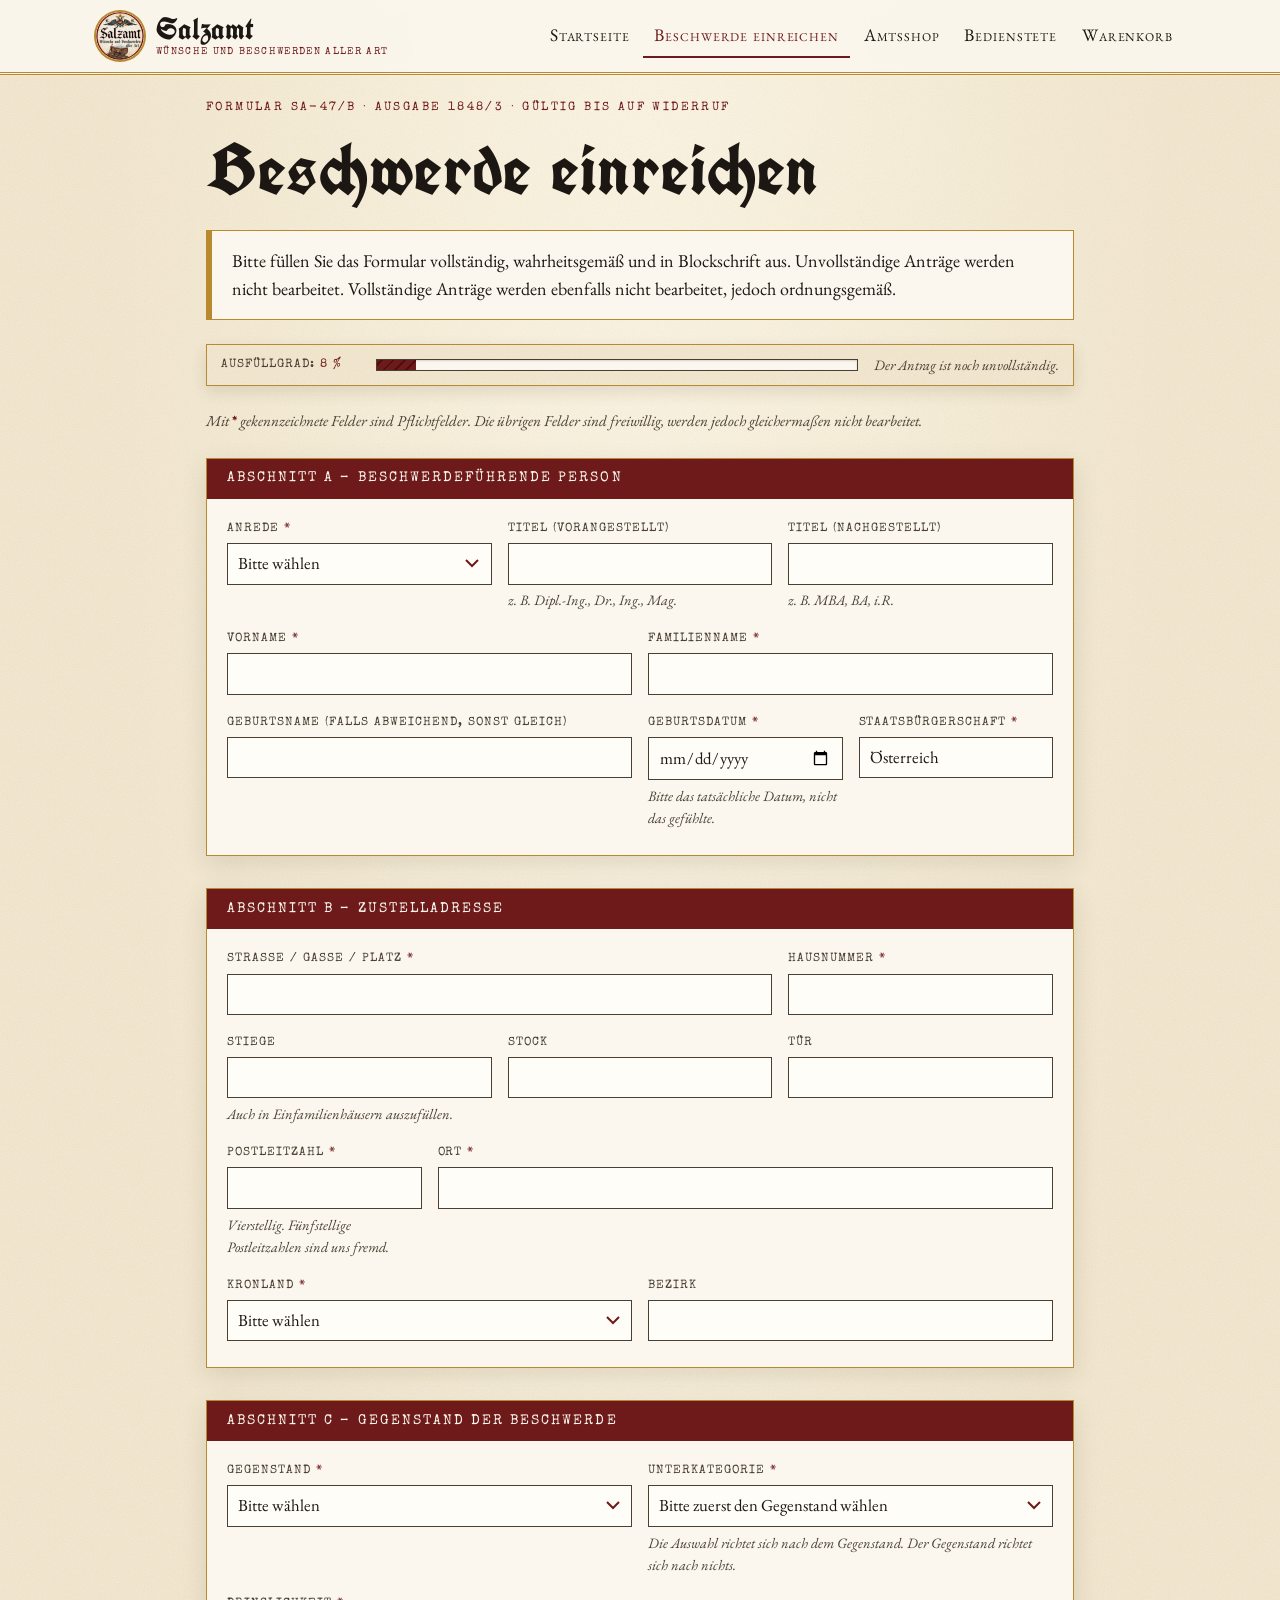
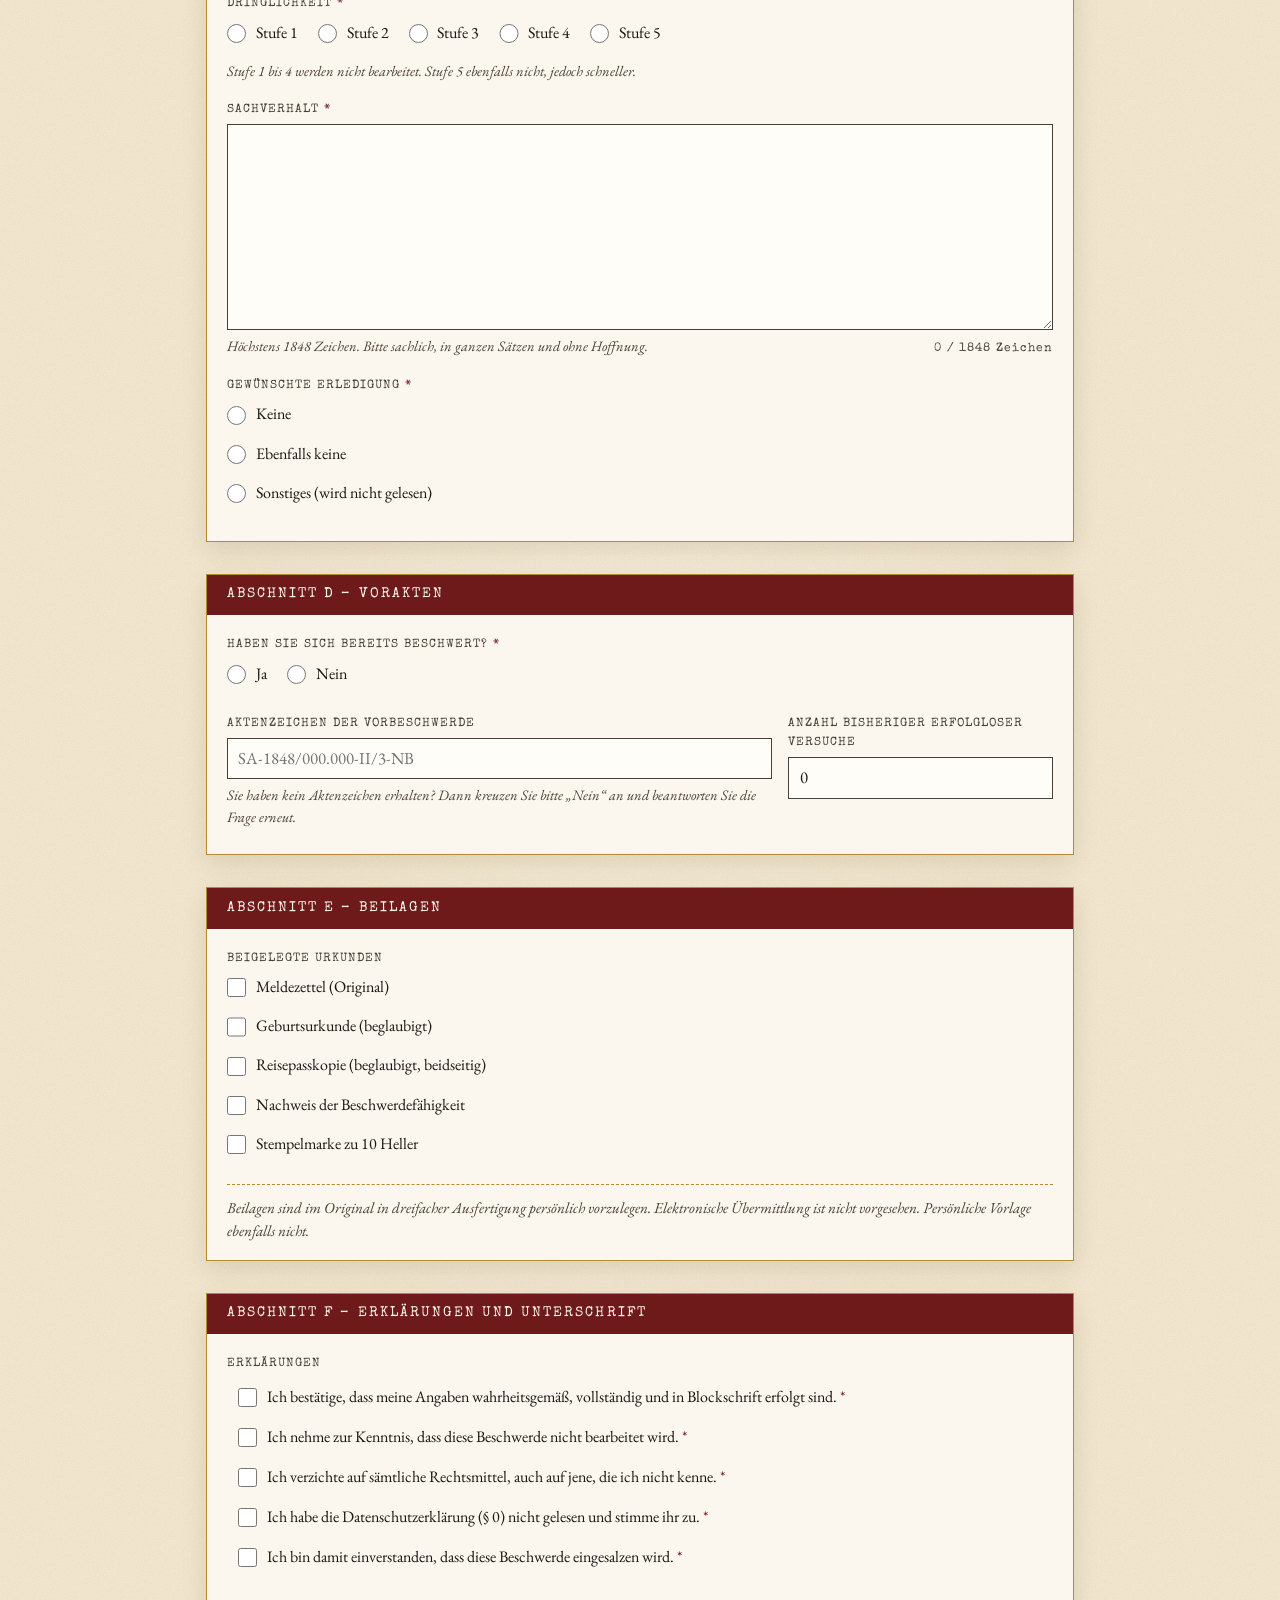
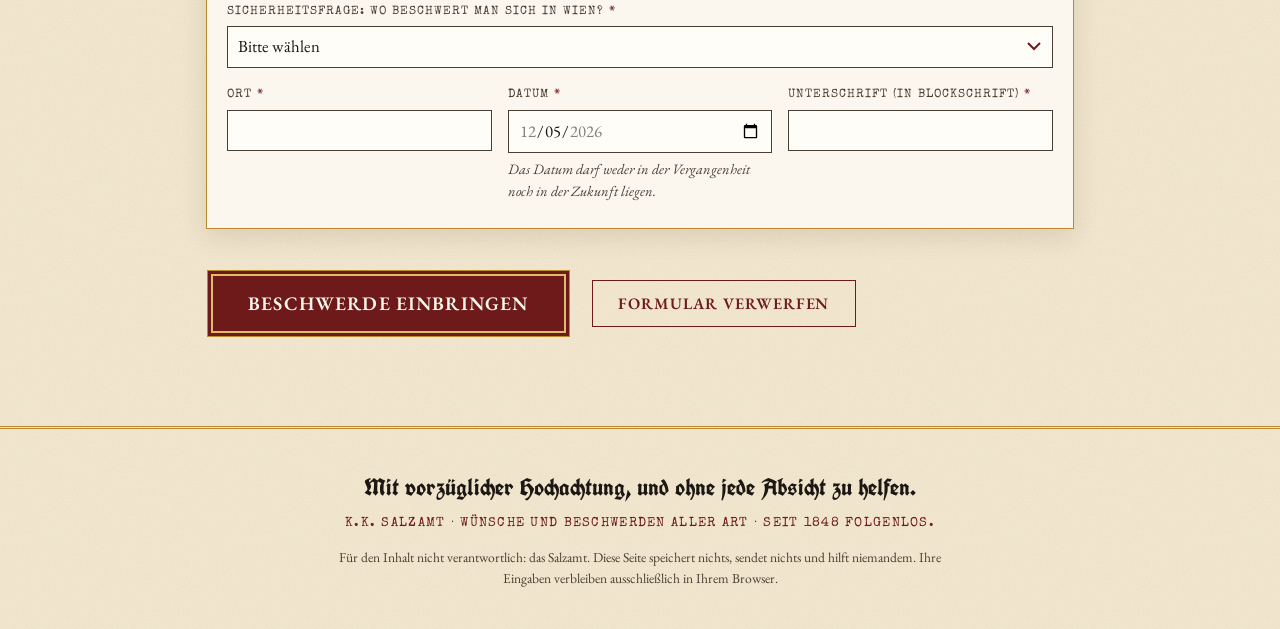
==== beschwerde.html @ 77bfc2f7 "WP2: add the complaint form with trash-can sequence beschwerde.html implements Formular SA-47/B (sec" ====
<!doctype html>
<html lang="de-AT">
  <head>
    <meta charset="utf-8" />
    <meta name="viewport" content="width=device-width, initial-scale=1" />
    <title>Beschwerde einreichen · Salzamt</title>
    <meta
      name="description"
      content="Formular SA-47/B: Reichen Sie Ihre Beschwerde beim Salzamt ein. Sie wird ordnungsgemäß entgegengenommen, geprüft, für nicht zuständig befunden, abgelegt und eingesalzen."
    />
    <meta property="og:title" content="Beschwerde einreichen · Salzamt" />
    <meta
      property="og:description"
      content="Formular SA-47/B: Reichen Sie Ihre Beschwerde beim Salzamt ein. Sie wird ordnungsgemäß entgegengenommen, geprüft, für nicht zuständig befunden, abgelegt und eingesalzen."
    />
    <meta
      property="og:image"
      content="https://salzamt.vip/assets/img/oval-600.jpg"
    />
    <link rel="icon" href="assets/img/badge-96.png" type="image/png" />
    <link rel="stylesheet" href="assets/style.css" />
    <link rel="stylesheet" href="assets/complaint.css" />
  </head>
  <body class="page-complaint">
    <a class="skip-link" href="#main">Zum Inhalt</a>
    <header class="site-header">
      <div class="container site-header__inner">
        <a class="brand" href="index.html">
          <img
            src="assets/img/badge-96.png"
            width="48"
            height="48"
            alt="Amtssiegel des Salzamtes"
          />
          <span class="brand__text">
            <span class="brand__wordmark">Salzamt</span>
            <span class="brand__sub">Wünsche und Beschwerden aller Art</span>
          </span>
        </a>
        <button
          class="nav-toggle"
          type="button"
          aria-expanded="false"
          aria-controls="main-nav"
        >
          Menü
        </button>
        <nav id="main-nav" class="main-nav" aria-label="Hauptnavigation">
          <ul>
            <li><a href="index.html">Startseite</a></li>
            <li><a href="beschwerde.html">Beschwerde einreichen</a></li>
            <li><a href="shop.html">Amtsshop</a></li>
            <li><a href="team.html">Bedienstete</a></li>
            <li>
              <a href="kassa.html" class="cart-link"
                >Warenkorb <span class="cart-badge" data-cart-count>0</span></a
              >
            </li>
          </ul>
        </nav>
      </div>
    </header>

    <main id="main">
      <section class="section section--tight complaint">
        <div class="container complaint__inner">
          <div class="complaint-intro" id="complaint-intro">
            <p class="eyebrow">
              Formular SA-47/B · Ausgabe 1848/3 · Gültig bis auf Widerruf
            </p>
            <h1>Beschwerde einreichen</h1>
            <div class="notice" id="complaint-preamble">
              <p>
                Bitte füllen Sie das Formular vollständig, wahrheitsgemäß und in
                Blockschrift aus. Unvollständige Anträge werden nicht
                bearbeitet. Vollständige Anträge werden ebenfalls nicht
                bearbeitet, jedoch ordnungsgemäß.
              </p>
            </div>
          </div>

          <div class="complaint-progress" id="complaint-progress">
            <span class="complaint-progress__label"
              >Ausfüllgrad:
              <strong class="complaint-progress__value" data-progress-value
                >0 %</strong
              ></span
            >
            <div
              class="complaint-progress__track"
              role="progressbar"
              aria-label="Ausfüllgrad des Formulars"
              aria-valuemin="0"
              aria-valuemax="100"
              aria-valuenow="0"
              data-progress-track
            >
              <div class="complaint-progress__bar" data-progress-bar></div>
            </div>
            <span class="complaint-progress__note" data-progress-note
              >Der Antrag ist unvollständig.</span
            >
          </div>

          <form
            id="complaint-form"
            class="complaint-form"
            novalidate
            autocomplete="off"
            aria-describedby="complaint-required-note"
          >
            <p class="complaint-required-note" id="complaint-required-note">
              Mit <span class="complaint-required-mark">*</span> gekennzeichnete
              Felder sind Pflichtfelder. Die übrigen Felder sind freiwillig,
              werden jedoch gleichermaßen nicht bearbeitet.
            </p>

            <!-- Abschnitt A -->
            <fieldset class="form-section" data-section="A">
              <legend class="form-section__title">
                Abschnitt A – Beschwerdeführende Person
              </legend>
              <div class="form-section__body">
                <div class="complaint-grid">
                  <div class="field field--required complaint-col-4">
                    <label class="field__label" for="salutation">Anrede</label>
                    <select id="salutation" name="salutation" required>
                      <option value="">Bitte wählen</option>
                      <option value="Herr">Herr</option>
                      <option value="Frau">Frau</option>
                      <option value="Hofrat">Hofrat</option>
                      <option value="Hofrätin">Hofrätin</option>
                      <option value="Kommerzialrat">Kommerzialrat</option>
                      <option value="Kommerzialrätin">Kommerzialrätin</option>
                      <option value="Magister">Magister</option>
                      <option value="Magistra">Magistra</option>
                      <option value="Durchlaucht">Durchlaucht</option>
                      <option value="Sonstiges (bitte nicht angeben)">
                        Sonstiges (bitte nicht angeben)
                      </option>
                    </select>
                  </div>
                  <div class="field complaint-col-4 complaint-col-sm-6">
                    <label class="field__label" for="title-before"
                      >Titel (vorangestellt)</label
                    >
                    <input
                      id="title-before"
                      name="title-before"
                      type="text"
                      aria-describedby="title-before-hint"
                    />
                    <span class="field__hint" id="title-before-hint"
                      >z. B. Dipl.-Ing., Dr., Ing., Mag.</span
                    >
                  </div>
                  <div class="field complaint-col-4 complaint-col-sm-6">
                    <label class="field__label" for="title-after"
                      >Titel (nachgestellt)</label
                    >
                    <input
                      id="title-after"
                      name="title-after"
                      type="text"
                      aria-describedby="title-after-hint"
                    />
                    <span class="field__hint" id="title-after-hint"
                      >z. B. MBA, BA, i.R.</span
                    >
                  </div>
                  <div class="field field--required complaint-col-6">
                    <label class="field__label" for="given-name">Vorname</label>
                    <input
                      id="given-name"
                      name="given-name"
                      type="text"
                      required
                    />
                  </div>
                  <div class="field field--required complaint-col-6">
                    <label class="field__label" for="family-name"
                      >Familienname</label
                    >
                    <input
                      id="family-name"
                      name="family-name"
                      type="text"
                      required
                    />
                  </div>
                  <div class="field complaint-col-6">
                    <label class="field__label" for="birth-name"
                      >Geburtsname (falls abweichend, sonst gleich)</label
                    >
                    <input id="birth-name" name="birth-name" type="text" />
                  </div>
                  <div
                    class="field field--required complaint-col-3 complaint-col-sm-6"
                  >
                    <label class="field__label" for="birth-date"
                      >Geburtsdatum</label
                    >
                    <input
                      id="birth-date"
                      name="birth-date"
                      type="date"
                      required
                      aria-describedby="birth-date-hint"
                    />
                    <span class="field__hint" id="birth-date-hint"
                      >Bitte das tatsächliche Datum, nicht das gefühlte.</span
                    >
                  </div>
                  <div
                    class="field field--required complaint-col-3 complaint-col-sm-6"
                  >
                    <label class="field__label" for="citizenship"
                      >Staatsbürgerschaft</label
                    >
                    <input
                      id="citizenship"
                      name="citizenship"
                      type="text"
                      value="Österreich"
                      required
                    />
                  </div>
                </div>
              </div>
            </fieldset>

            <!-- Abschnitt B -->
            <fieldset class="form-section" data-section="B">
              <legend class="form-section__title">
                Abschnitt B – Zustelladresse
              </legend>
              <div class="form-section__body">
                <div class="complaint-grid">
                  <div class="field field--required complaint-col-8">
                    <label class="field__label" for="street"
                      >Straße / Gasse / Platz</label
                    >
                    <input id="street" name="street" type="text" required />
                  </div>
                  <div class="field field--required complaint-col-4">
                    <label class="field__label" for="street-number"
                      >Hausnummer</label
                    >
                    <input
                      id="street-number"
                      name="street-number"
                      type="text"
                      required
                    />
                  </div>
                  <div class="field complaint-col-4 complaint-col-sm-4">
                    <label class="field__label" for="stair">Stiege</label>
                    <input
                      id="stair"
                      name="stair"
                      type="text"
                      aria-describedby="stair-hint"
                    />
                    <span class="field__hint" id="stair-hint"
                      >Auch in Einfamilienhäusern auszufüllen.</span
                    >
                  </div>
                  <div class="field complaint-col-4 complaint-col-sm-4">
                    <label class="field__label" for="floor">Stock</label>
                    <input id="floor" name="floor" type="text" />
                  </div>
                  <div class="field complaint-col-4 complaint-col-sm-4">
                    <label class="field__label" for="door">Tür</label>
                    <input id="door" name="door" type="text" />
                  </div>
                  <div
                    class="field field--required complaint-col-3 complaint-col-sm-6"
                  >
                    <label class="field__label" for="postal-code"
                      >Postleitzahl</label
                    >
                    <input
                      id="postal-code"
                      name="postal-code"
                      type="text"
                      inputmode="numeric"
                      pattern="[0-9]{4}"
                      maxlength="4"
                      required
                      aria-describedby="postal-code-hint"
                    />
                    <span class="field__hint" id="postal-code-hint"
                      >Vierstellig. Fünfstellige Postleitzahlen sind uns
                      fremd.</span
                    >
                  </div>
                  <div
                    class="field field--required complaint-col-9 complaint-col-sm-6"
                  >
                    <label class="field__label" for="city">Ort</label>
                    <input id="city" name="city" type="text" required />
                  </div>
                  <div class="field field--required complaint-col-6">
                    <label class="field__label" for="crown-land"
                      >Kronland</label
                    >
                    <select id="crown-land" name="crown-land" required>
                      <option value="">Bitte wählen</option>
                      <option value="Wien">Wien</option>
                      <option value="Niederösterreich">Niederösterreich</option>
                      <option value="Oberösterreich">Oberösterreich</option>
                      <option value="Salzburg">Salzburg</option>
                      <option value="Steiermark">Steiermark</option>
                      <option value="Kärnten">Kärnten</option>
                      <option value="Tirol">Tirol</option>
                      <option value="Vorarlberg">Vorarlberg</option>
                      <option value="Burgenland">Burgenland</option>
                      <option value="Kronland Salzburg (historisch)">
                        Kronland Salzburg (historisch)
                      </option>
                      <option value="Ausland (nicht zuständig)">
                        Ausland (nicht zuständig)
                      </option>
                    </select>
                  </div>
                  <div class="field complaint-col-6">
                    <label class="field__label" for="district">Bezirk</label>
                    <input id="district" name="district" type="text" />
                  </div>
                </div>
              </div>
            </fieldset>

            <!-- Abschnitt C -->
            <fieldset class="form-section" data-section="C">
              <legend class="form-section__title">
                Abschnitt C – Gegenstand der Beschwerde
              </legend>
              <div class="form-section__body">
                <div class="complaint-grid">
                  <div class="field field--required complaint-col-6">
                    <label class="field__label" for="complaint-category"
                      >Gegenstand</label
                    >
                    <select
                      id="complaint-category"
                      name="complaint-category"
                      required
                    >
                      <option value="">Bitte wählen</option>
                      <option value="Lärm">Lärm</option>
                      <option value="Nachbarn">Nachbarn</option>
                      <option value="Wetter">Wetter</option>
                      <option value="Amtswege">Amtswege</option>
                      <option value="Gebühren">Gebühren</option>
                      <option value="Das Salzamt selbst">
                        Das Salzamt selbst
                      </option>
                      <option value="Sonstiges">Sonstiges</option>
                    </select>
                  </div>
                  <div class="field field--required complaint-col-6">
                    <label class="field__label" for="complaint-subcategory"
                      >Unterkategorie</label
                    >
                    <select
                      id="complaint-subcategory"
                      name="complaint-subcategory"
                      required
                      aria-describedby="complaint-subcategory-hint"
                    >
                      <option value="">
                        Bitte zuerst den Gegenstand wählen
                      </option>
                    </select>
                    <span class="field__hint" id="complaint-subcategory-hint"
                      >Die Auswahl richtet sich nach dem Gegenstand. Der
                      Gegenstand richtet sich nach nichts.</span
                    >
                  </div>
                </div>

                <fieldset class="field field--required complaint-group">
                  <legend class="field__label">Dringlichkeit</legend>
                  <div
                    class="radio-group radio-group--inline"
                    aria-describedby="urgency-hint"
                  >
                    <label class="check" for="urgency-1"
                      ><input
                        id="urgency-1"
                        type="radio"
                        name="urgency"
                        value="1"
                      />
                      Stufe 1</label
                    >
                    <label class="check" for="urgency-2"
                      ><input
                        id="urgency-2"
                        type="radio"
                        name="urgency"
                        value="2"
                      />
                      Stufe 2</label
                    >
                    <label class="check" for="urgency-3"
                      ><input
                        id="urgency-3"
                        type="radio"
                        name="urgency"
                        value="3"
                      />
                      Stufe 3</label
                    >
                    <label class="check" for="urgency-4"
                      ><input
                        id="urgency-4"
                        type="radio"
                        name="urgency"
                        value="4"
                      />
                      Stufe 4</label
                    >
                    <label class="check" for="urgency-5"
                      ><input
                        id="urgency-5"
                        type="radio"
                        name="urgency"
                        value="5"
                      />
                      Stufe 5</label
                    >
                  </div>
                  <span class="field__hint" id="urgency-hint"
                    >Stufe 1 bis 4 werden nicht bearbeitet. Stufe 5 ebenfalls
                    nicht, jedoch schneller.</span
                  >
                </fieldset>

                <div class="field field--required">
                  <label class="field__label" for="complaint-text"
                    >Sachverhalt</label
                  >
                  <textarea
                    id="complaint-text"
                    name="complaint-text"
                    rows="8"
                    maxlength="1848"
                    required
                    aria-describedby="complaint-text-hint complaint-text-counter"
                  ></textarea>
                  <div class="complaint-textarea-foot">
                    <span class="field__hint" id="complaint-text-hint"
                      >Höchstens 1848 Zeichen. Bitte sachlich, in ganzen Sätzen
                      und ohne Hoffnung.</span
                    >
                    <span
                      class="complaint-counter"
                      id="complaint-text-counter"
                      aria-live="polite"
                      >0 / 1848 Zeichen</span
                    >
                  </div>
                </div>

                <fieldset class="field field--required complaint-group">
                  <legend class="field__label">Gewünschte Erledigung</legend>
                  <div class="radio-group">
                    <label class="check" for="desired-outcome-none"
                      ><input
                        id="desired-outcome-none"
                        type="radio"
                        name="desired-outcome"
                        value="none"
                      />
                      Keine</label
                    >
                    <label class="check" for="desired-outcome-none-either"
                      ><input
                        id="desired-outcome-none-either"
                        type="radio"
                        name="desired-outcome"
                        value="none-either"
                      />
                      Ebenfalls keine</label
                    >
                    <label class="check" for="desired-outcome-other"
                      ><input
                        id="desired-outcome-other"
                        type="radio"
                        name="desired-outcome"
                        value="other"
                      />
                      Sonstiges (wird nicht gelesen)</label
                    >
                  </div>
                </fieldset>
              </div>
            </fieldset>

            <!-- Abschnitt D -->
            <fieldset class="form-section" data-section="D">
              <legend class="form-section__title">
                Abschnitt D – Vorakten
              </legend>
              <div class="form-section__body">
                <fieldset class="field field--required complaint-group">
                  <legend class="field__label">
                    Haben Sie sich bereits beschwert?
                  </legend>
                  <div class="radio-group radio-group--inline">
                    <label class="check" for="previous-complaint-yes"
                      ><input
                        id="previous-complaint-yes"
                        type="radio"
                        name="previous-complaint"
                        value="Ja"
                      />
                      Ja</label
                    >
                    <label class="check" for="previous-complaint-no"
                      ><input
                        id="previous-complaint-no"
                        type="radio"
                        name="previous-complaint"
                        value="Nein"
                      />
                      Nein</label
                    >
                  </div>
                </fieldset>
                <div class="complaint-grid">
                  <div class="field complaint-col-8" data-required-if-previous>
                    <label class="field__label" for="previous-case-number"
                      >Aktenzeichen der Vorbeschwerde</label
                    >
                    <input
                      id="previous-case-number"
                      name="previous-case-number"
                      type="text"
                      placeholder="SA-1848/000.000-II/3-NB"
                      aria-describedby="previous-case-number-hint"
                    />
                    <span class="field__hint" id="previous-case-number-hint"
                      >Sie haben kein Aktenzeichen erhalten? Dann kreuzen Sie
                      bitte „Nein“ an und beantworten Sie die Frage
                      erneut.</span
                    >
                  </div>
                  <div class="field complaint-col-4">
                    <label class="field__label" for="previous-attempts"
                      >Anzahl bisheriger erfolgloser Versuche</label
                    >
                    <input
                      id="previous-attempts"
                      name="previous-attempts"
                      type="number"
                      min="0"
                      max="999"
                      step="1"
                      value="0"
                    />
                  </div>
                </div>
              </div>
            </fieldset>

            <!-- Abschnitt E -->
            <fieldset class="form-section" data-section="E">
              <legend class="form-section__title">
                Abschnitt E – Beilagen
              </legend>
              <div class="form-section__body">
                <fieldset class="field complaint-group">
                  <legend class="field__label">Beigelegte Urkunden</legend>
                  <div class="check-group">
                    <label class="check" for="attachment-registration"
                      ><input
                        id="attachment-registration"
                        type="checkbox"
                        name="attachment-registration"
                      />
                      Meldezettel (Original)</label
                    >
                    <label class="check" for="attachment-birth-certificate"
                      ><input
                        id="attachment-birth-certificate"
                        type="checkbox"
                        name="attachment-birth-certificate"
                      />
                      Geburtsurkunde (beglaubigt)</label
                    >
                    <label class="check" for="attachment-passport-copy"
                      ><input
                        id="attachment-passport-copy"
                        type="checkbox"
                        name="attachment-passport-copy"
                      />
                      Reisepasskopie (beglaubigt, beidseitig)</label
                    >
                    <label class="check" for="attachment-capacity-proof"
                      ><input
                        id="attachment-capacity-proof"
                        type="checkbox"
                        name="attachment-capacity-proof"
                      />
                      Nachweis der Beschwerdefähigkeit</label
                    >
                    <label class="check" for="attachment-stamp"
                      ><input
                        id="attachment-stamp"
                        type="checkbox"
                        name="attachment-stamp"
                      />
                      Stempelmarke zu 10 Heller</label
                    >
                  </div>
                </fieldset>
                <p class="complaint-note">
                  Beilagen sind im Original in dreifacher Ausfertigung
                  persönlich vorzulegen. Elektronische Übermittlung ist nicht
                  vorgesehen. Persönliche Vorlage ebenfalls nicht.
                </p>
              </div>
            </fieldset>

            <!-- Abschnitt F -->
            <fieldset class="form-section" data-section="F">
              <legend class="form-section__title">
                Abschnitt F – Erklärungen und Unterschrift
              </legend>
              <div class="form-section__body">
                <fieldset class="complaint-group complaint-declarations">
                  <legend class="field__label">Erklärungen</legend>
                  <div class="field field--required complaint-declaration">
                    <label class="check" for="declaration-1"
                      ><input
                        id="declaration-1"
                        type="checkbox"
                        name="declaration-1"
                        data-declaration="1"
                        required
                      />
                      <span
                        >Ich bestätige, dass meine Angaben wahrheitsgemäß,
                        vollständig und in Blockschrift erfolgt sind.</span
                      ></label
                    >
                  </div>
                  <div class="field field--required complaint-declaration">
                    <label class="check" for="declaration-2"
                      ><input
                        id="declaration-2"
                        type="checkbox"
                        name="declaration-2"
                        data-declaration="2"
                        required
                      />
                      <span
                        >Ich nehme zur Kenntnis, dass diese Beschwerde nicht
                        bearbeitet wird.</span
                      ></label
                    >
                  </div>
                  <div class="field field--required complaint-declaration">
                    <label class="check" for="declaration-3"
                      ><input
                        id="declaration-3"
                        type="checkbox"
                        name="declaration-3"
                        data-declaration="3"
                        required
                      />
                      <span
                        >Ich verzichte auf sämtliche Rechtsmittel, auch auf
                        jene, die ich nicht kenne.</span
                      ></label
                    >
                  </div>
                  <div class="field field--required complaint-declaration">
                    <label class="check" for="declaration-4"
                      ><input
                        id="declaration-4"
                        type="checkbox"
                        name="declaration-4"
                        data-declaration="4"
                        required
                      />
                      <span
                        >Ich habe die Datenschutzerklärung (§ 0) nicht gelesen
                        und stimme ihr zu.</span
                      ></label
                    >
                  </div>
                  <div class="field field--required complaint-declaration">
                    <label class="check" for="declaration-5"
                      ><input
                        id="declaration-5"
                        type="checkbox"
                        name="declaration-5"
                        data-declaration="5"
                        required
                      />
                      <span
                        >Ich bin damit einverstanden, dass diese Beschwerde
                        eingesalzen wird.</span
                      ></label
                    >
                  </div>
                </fieldset>

                <div
                  class="field field--required"
                  data-error-label="Sicherheitsfrage"
                >
                  <label class="field__label" for="security-question"
                    >Sicherheitsfrage: Wo beschwert man sich in Wien?</label
                  >
                  <select
                    id="security-question"
                    name="security-question"
                    required
                  >
                    <option value="">Bitte wählen</option>
                    <option value="Beim Magistrat">Beim Magistrat</option>
                    <option value="Beim Bürgermeister">
                      Beim Bürgermeister
                    </option>
                    <option value="Beim Salzamt">Beim Salzamt</option>
                    <option value="Beim Nachbarn">Beim Nachbarn</option>
                    <option value="Gar nicht">Gar nicht</option>
                  </select>
                </div>

                <div class="complaint-grid">
                  <div
                    class="field field--required complaint-col-4 complaint-col-sm-6"
                  >
                    <label class="field__label" for="place">Ort</label>
                    <input id="place" name="place" type="text" required />
                  </div>
                  <div
                    class="field field--required complaint-col-4 complaint-col-sm-6"
                  >
                    <label class="field__label" for="date">Datum</label>
                    <input
                      id="date"
                      name="date"
                      type="date"
                      required
                      aria-describedby="date-hint"
                    />
                    <span class="field__hint" id="date-hint"
                      >Das Datum darf weder in der Vergangenheit noch in der
                      Zukunft liegen.</span
                    >
                  </div>
                  <div class="field field--required complaint-col-4">
                    <label class="field__label" for="signature"
                      >Unterschrift (in Blockschrift)</label
                    >
                    <input
                      id="signature"
                      name="signature"
                      type="text"
                      class="complaint-signature"
                      autocapitalize="characters"
                      spellcheck="false"
                      required
                    />
                  </div>
                </div>
              </div>
            </fieldset>

            <div class="form-actions">
              <button class="btn btn--lg" type="submit">
                Beschwerde einbringen
              </button>
              <button class="btn btn--ghost" type="reset">
                Formular verwerfen
              </button>
            </div>
          </form>

          <div
            id="complaint-errors"
            class="notice notice--error complaint-errors"
            role="alert"
            tabindex="-1"
            hidden
          >
            <p class="notice__title">Fehlerprotokoll</p>
            <p>
              Der Antrag konnte nicht entgegengenommen werden. Folgende Mängel
              wurden festgestellt:
            </p>
            <ol class="complaint-errors__list" data-error-list></ol>
            <p class="complaint-errors__foot">
              <span data-error-count>Mängel gesamt: 0.</span> Der Antrag gilt
              bis zur Behebung als nicht eingebracht.
            </p>
          </div>

          <section
            id="confirmation"
            class="frame complaint-confirmation"
            aria-labelledby="confirmation-title"
            hidden
          >
            <div class="complaint-confirmation__stamp" aria-hidden="true">
              <span class="stamp stamp--big">Eingesalzen</span>
            </div>
            <p class="eyebrow">K.k. Salzamt · Einlaufstelle</p>
            <h2 id="confirmation-title" tabindex="-1">Eingangsbestätigung</h2>
            <div class="akte">
              <dl>
                <dt>Aktenzeichen:</dt>
                <dd data-case-number>–</dd>
                <dt>Eingelangt am:</dt>
                <dd>
                  <span data-received-date>–</span> um
                  <span data-received-time>–</span>
                </dd>
                <dt>Zuständige Stelle:</dt>
                <dd>
                  Abteilung für laufende Nichtbearbeitung, Referat
                  Beschwerdevermeidung II/3
                </dd>
                <dt>Status:</dt>
                <dd>eingesalzen</dd>
              </dl>
            </div>
            <ol class="amtsweg complaint-confirmation__steps">
              <li>
                <strong>Eingelangt</strong>
                <span>Ihre Beschwerde ist da. Das ist schon einmal etwas.</span>
              </li>
              <li>
                <strong>Geprüft</strong>
                <span>Ein Blick, ein Seufzer, ein Stempel.</span>
              </li>
              <li>
                <strong>Nicht zuständig</strong>
                <span>Waren wir nie. Werden wir nie.</span>
              </li>
              <li>
                <strong>Abgelegt</strong>
                <span>Ordnung muss sein. Hilfe nicht.</span>
              </li>
              <li>
                <strong>Eingesalzen</strong>
                <span>Haltbar gemacht für die Ewigkeit.</span>
              </li>
            </ol>
            <p class="complaint-confirmation__duration typewriter">
              Bearbeitungsdauer: 0,8 Sekunden – Amtsrekord.
            </p>
            <p>
              Ihre Beschwerde wurde ordnungsgemäß dem Papierkorb zugeführt. Eine
              Rückmeldung erfolgt nicht. Wir danken für Ihr Vertrauen und
              bitten, von Rückfragen abzusehen. Rückfragen werden eingesalzen.
            </p>
            <p class="complaint-confirmation__fill typewriter">
              Papierkorb-Füllstand:
              <strong data-complaints-total>–</strong> Beschwerden
            </p>
            <div class="form-actions complaint-confirmation__actions no-print">
              <button class="btn" type="button" data-action="reload">
                Weitere Beschwerde einreichen
              </button>
              <a class="btn btn--ghost" href="shop.html">Zum Amtsshop</a>
            </div>
          </section>
        </div>
      </section>
    </main>

    <dialog
      id="confirm-dialog"
      class="dialog complaint-dialog"
      aria-labelledby="confirm-dialog-title"
    >
      <form method="dialog">
        <p class="eyebrow">Formular SA-47/B · Rückfrage</p>
        <h2 class="dialog__title" id="confirm-dialog-title">
          Rückfrage gemäß § 12 Abs. 3
        </h2>
        <p>
          Möchten Sie diese Beschwerde wirklich einbringen? Eine Bearbeitung ist
          ausgeschlossen. Eine Rückmeldung erfolgt nicht. Ein Rechtsanspruch
          besteht nicht.
        </p>
        <div class="dialog__actions">
          <button class="btn btn--ghost" type="submit" value="yes">Ja</button>
          <button class="btn" type="submit" value="really">Ja, wirklich</button>
        </div>
      </form>
    </dialog>

    <div id="trash-stage" class="complaint-trash" aria-hidden="true" hidden>
      <div class="complaint-trash__inner">
        <div class="complaint-trash__scene">
          <div class="trash-paper">
            <div class="trash-paper__sheet">
              <span class="trash-paper__head">SA-47/B</span>
              <span class="trash-paper__title">Beschwerde</span>
              <span class="trash-paper__lines"></span>
              <span class="trash-paper__lines trash-paper__lines--short"></span>
              <span class="trash-paper__sign"></span>
            </div>
          </div>

          <div class="trash-can">
            <svg
              class="trash-can-back"
              viewBox="0 0 200 240"
              xmlns="http://www.w3.org/2000/svg"
              focusable="false"
            >
              <ellipse class="trash-hole" cx="100" cy="62" rx="66" ry="13" />
              <g class="trash-rim">
                <ellipse
                  cx="100"
                  cy="62"
                  rx="69"
                  ry="14"
                  class="trash-rim__band"
                />
                <ellipse
                  cx="100"
                  cy="62"
                  rx="72.5"
                  ry="17.5"
                  class="trash-rim__edge"
                />
                <ellipse
                  cx="100"
                  cy="62"
                  rx="65.5"
                  ry="10.5"
                  class="trash-rim__edge"
                />
              </g>
            </svg>
            <svg
              class="trash-can-front"
              viewBox="0 0 200 240"
              xmlns="http://www.w3.org/2000/svg"
              focusable="false"
            >
              <defs>
                <clipPath id="trash-clip-lower">
                  <rect x="0" y="62" width="200" height="200" />
                </clipPath>
              </defs>
              <path
                class="trash-body"
                d="M31 62 A69 14 0 0 0 169 62 L155 218 A55 12 0 0 1 45 218 Z"
              />
              <path
                class="trash-ribs"
                d="M45 70.5 L56.2 225.2 M70 74.6 L76.1 228.8 M100 76 L100 230 M130 74.6 L123.9 228.8 M155 70.5 L143.8 225.2"
              />
              <path
                class="trash-hoops"
                d="M36.2 120 A63.8 13.3 0 0 0 163.8 120 M41.6 180 A58.4 12.5 0 0 0 158.4 180"
              />
              <g class="trash-label">
                <rect x="66" y="134" width="68" height="32" />
                <text x="100" y="156" text-anchor="middle">AKTEN</text>
              </g>
              <g class="trash-rim" clip-path="url(#trash-clip-lower)">
                <ellipse
                  cx="100"
                  cy="62"
                  rx="69"
                  ry="14"
                  class="trash-rim__band"
                />
                <ellipse
                  cx="100"
                  cy="62"
                  rx="72.5"
                  ry="17.5"
                  class="trash-rim__edge"
                />
                <ellipse
                  cx="100"
                  cy="62"
                  rx="65.5"
                  ry="10.5"
                  class="trash-rim__edge"
                />
              </g>
              <g class="trash-lid">
                <ellipse
                  class="trash-lid__disc"
                  cx="100"
                  cy="56"
                  rx="74"
                  ry="15"
                />
                <ellipse
                  class="trash-lid__ring"
                  cx="100"
                  cy="54"
                  rx="58"
                  ry="9"
                />
                <path class="trash-lid__handle" d="M88 47 Q100 26 112 47" />
              </g>
            </svg>
          </div>

          <div class="trash-stamp">
            <span class="stamp stamp--big">Eingesalzen</span>
          </div>
        </div>
        <p class="complaint-trash__caption">
          <span class="complaint-trash__step" data-trash-step
            >Schritt 1 von 5</span
          >
          <span class="complaint-trash__text" data-trash-caption
            >Eingelangt.</span
          >
        </p>
      </div>
    </div>

    <footer class="site-footer">
      <div class="container">
        <p class="site-footer__motto">
          Mit vorzüglicher Hochachtung, und ohne jede Absicht zu helfen.
        </p>
        <p class="site-footer__line">
          K.k. Salzamt · Wünsche und Beschwerden aller Art · Seit 1848
          folgenlos.
        </p>
        <p class="site-footer__small">
          Für den Inhalt nicht verantwortlich: das Salzamt. Diese Seite
          speichert nichts, sendet nichts und hilft niemandem. Ihre Eingaben
          verbleiben ausschließlich in Ihrem Browser.
        </p>
      </div>
    </footer>

    <script src="assets/site.js"></script>
    <script src="assets/complaint.js"></script>
  </body>
</html>
---- assets/style.css ----
/* ==========================================================================
   Salzamt – shared design system
   Parchment, burgundy, gold, Fraktur. One committed look, no dark mode.
   See PLAN.md section 4.4 for the class catalogue this file must provide.
   ========================================================================== */

/* --------------------------------------------------------------------------
   Self-hosted fonts (assets/fonts/, licenses alongside the files)
   -------------------------------------------------------------------------- */

@font-face {
  font-family: "UnifrakturCook";
  font-style: normal;
  font-weight: 700;
  font-display: swap;
  src: url("fonts/unifrakturcook-latin-700-normal.woff2") format("woff2");
}

@font-face {
  font-family: "Special Elite";
  font-style: normal;
  font-weight: 400;
  font-display: swap;
  src: url("fonts/special-elite-latin-400-normal.woff2") format("woff2");
}

@font-face {
  font-family: "EB Garamond";
  font-style: normal;
  font-weight: 400;
  font-display: swap;
  src: url("fonts/eb-garamond-latin-400-normal.woff2") format("woff2");
}

@font-face {
  font-family: "EB Garamond";
  font-style: italic;
  font-weight: 400;
  font-display: swap;
  src: url("fonts/eb-garamond-latin-400-italic.woff2") format("woff2");
}

@font-face {
  font-family: "EB Garamond";
  font-style: normal;
  font-weight: 500;
  font-display: swap;
  src: url("fonts/eb-garamond-latin-500-normal.woff2") format("woff2");
}

@font-face {
  font-family: "EB Garamond";
  font-style: italic;
  font-weight: 500;
  font-display: swap;
  src: url("fonts/eb-garamond-latin-500-italic.woff2") format("woff2");
}

@font-face {
  font-family: "EB Garamond";
  font-style: normal;
  font-weight: 600;
  font-display: swap;
  src: url("fonts/eb-garamond-latin-600-normal.woff2") format("woff2");
}

@font-face {
  font-family: "EB Garamond";
  font-style: normal;
  font-weight: 700;
  font-display: swap;
  src: url("fonts/eb-garamond-latin-700-normal.woff2") format("woff2");
}

:root {
  --parchment: #f4e9d3;
  --parchment-2: #e9dbbb;
  --parchment-3: #d9c59c;
  --salt: #fbf7ee;
  --ink: #1c1712;
  --ink-2: #4a3f33;
  --burgundy: #6e1a1a;
  --burgundy-2: #4b0f0f;
  --gold: #b8892f;
  --gold-2: #dcbd68;
  --font-display: "UnifrakturCook", "Old English Text MT", serif;
  --font-body: "EB Garamond", Garamond, "Times New Roman", serif;
  --font-type: "Special Elite", "Courier New", Courier, monospace;
  --container: 1120px;
  --header-height: 72px;
  --shadow: 0 8px 24px rgba(60, 40, 10, 0.12);
  --noise: url("data:image/svg+xml;utf8,<svg xmlns='http://www.w3.org/2000/svg' width='240' height='240'><filter id='n'><feTurbulence type='fractalNoise' baseFrequency='0.85' numOctaves='3' stitchTiles='stitch'/><feColorMatrix values='0 0 0 0 0.30  0 0 0 0 0.20  0 0 0 0 0.05  0 0 0 0.09 0'/></filter><rect width='100%' height='100%' filter='url(%23n)'/></svg>");
}

/* --------------------------------------------------------------------------
   Base
   -------------------------------------------------------------------------- */

*,
*::before,
*::after {
  box-sizing: border-box;
}

html {
  -webkit-text-size-adjust: 100%;
  scroll-behavior: smooth;
}

body {
  margin: 0;
  font-family: var(--font-body);
  font-size: 18px;
  line-height: 1.55;
  color: var(--ink);
  background-color: var(--parchment);
  background-image:
    var(--noise),
    radial-gradient(
      ellipse at 50% -10%,
      rgba(255, 250, 235, 0.9),
      rgba(255, 250, 235, 0) 60%
    );
  min-height: 100vh;
}

img,
svg {
  max-width: 100%;
  height: auto;
}

img {
  display: block;
}

a {
  color: var(--burgundy);
  text-decoration-thickness: 1px;
  text-underline-offset: 2px;
}

a:hover {
  color: var(--burgundy-2);
}

:focus-visible {
  outline: 2px solid var(--gold);
  outline-offset: 2px;
}

h1,
h2,
h3 {
  font-family: var(--font-display);
  font-weight: 700;
  line-height: 1.1;
  margin: 0 0 0.5em;
  color: var(--ink);
  letter-spacing: 0.01em;
}

h1 {
  font-size: clamp(2.6rem, 7vw, 4.5rem);
}

h2 {
  font-size: clamp(1.9rem, 4.5vw, 2.8rem);
}

h3 {
  font-size: clamp(1.4rem, 3vw, 1.8rem);
}

h4 {
  font-family: var(--font-body);
  font-weight: 700;
  font-size: 1.15rem;
  margin: 0 0 0.4em;
}

p {
  margin: 0 0 1em;
}

small,
.small {
  font-size: 0.9rem;
}

strong {
  font-weight: 600;
}

hr {
  border: 0;
  border-top: 1px solid var(--gold);
  margin: 2rem 0;
}

address {
  font-style: normal;
}

ul,
ol {
  padding-left: 1.4rem;
}

/* --------------------------------------------------------------------------
   Layout and utilities
   -------------------------------------------------------------------------- */

.container {
  width: 100%;
  max-width: var(--container);
  margin-inline: auto;
  padding-inline: 1rem;
}

.section {
  padding-block: 3.5rem;
}

.section--tight {
  padding-block: 1.5rem;
}

.grid {
  display: grid;
  gap: 1.5rem;
}

.grid--2 {
  grid-template-columns: repeat(2, minmax(0, 1fr));
}

.grid--3 {
  grid-template-columns: repeat(3, minmax(0, 1fr));
}

.grid--4 {
  grid-template-columns: repeat(4, minmax(0, 1fr));
}

.stack {
  display: flex;
  flex-direction: column;
  gap: 1rem;
}

.text-center {
  text-align: center;
}

.visually-hidden {
  position: absolute !important;
  width: 1px;
  height: 1px;
  padding: 0;
  margin: -1px;
  overflow: hidden;
  clip: rect(0 0 0 0);
  clip-path: inset(50%);
  white-space: nowrap;
  border: 0;
}

.skip-link {
  position: absolute;
  left: 1rem;
  top: -100px;
  z-index: 100;
  background: var(--burgundy);
  color: var(--salt);
  padding: 0.5rem 1rem;
  text-decoration: none;
}

.skip-link:focus {
  top: 1rem;
}

/* --------------------------------------------------------------------------
   Typography helpers
   -------------------------------------------------------------------------- */

.eyebrow {
  font-family: var(--font-type);
  font-size: 0.75rem;
  letter-spacing: 0.2em;
  text-transform: uppercase;
  color: var(--burgundy);
  margin: 0 0 0.75rem;
}

.lead {
  font-size: 1.25rem;
  color: var(--ink-2);
}

.typewriter {
  font-family: var(--font-type);
}

.display {
  font-family: var(--font-display);
}

.ornament-rule {
  display: flex;
  align-items: center;
  gap: 1rem;
  color: var(--gold);
  margin: 2rem auto;
  max-width: 480px;
  font-size: 1.4rem;
  line-height: 1;
}

.ornament-rule::before,
.ornament-rule::after {
  content: "";
  flex: 1;
  height: 1px;
  background: linear-gradient(90deg, transparent, var(--gold));
}

.ornament-rule::after {
  background: linear-gradient(90deg, var(--gold), transparent);
}

/* --------------------------------------------------------------------------
   Buttons
   -------------------------------------------------------------------------- */

.btn {
  display: inline-block;
  font-family: var(--font-body);
  font-weight: 600;
  font-size: 1rem;
  letter-spacing: 0.06em;
  text-transform: uppercase;
  text-decoration: none;
  text-align: center;
  line-height: 1.2;
  padding: 0.8rem 1.6rem;
  margin: 5px;
  color: var(--salt);
  background: var(--burgundy);
  border: 2px solid var(--gold-2);
  box-shadow:
    0 0 0 3px var(--burgundy),
    0 0 0 4px var(--gold);
  cursor: pointer;
  transition:
    background-color 0.15s,
    transform 0.15s;
}

.btn:hover {
  background: var(--burgundy-2);
  color: var(--salt);
}

.btn:active {
  transform: translateY(1px);
}

.btn--gold {
  color: var(--ink);
  background: var(--gold);
  border-color: var(--salt);
  box-shadow:
    0 0 0 3px var(--gold),
    0 0 0 4px var(--burgundy);
}

.btn--gold:hover {
  background: var(--gold-2);
  color: var(--ink);
}

.btn--ghost {
  color: var(--burgundy);
  background: transparent;
  border: 1px solid var(--burgundy);
  box-shadow: none;
}

.btn--ghost:hover {
  background: rgba(110, 26, 26, 0.08);
  color: var(--burgundy-2);
}

.btn--lg {
  font-size: 1.2rem;
  padding: 1rem 2.2rem;
}

.btn--block {
  display: block;
  width: calc(100% - 10px);
}

.btn:disabled,
.btn[aria-disabled="true"] {
  opacity: 0.5;
  cursor: not-allowed;
}

/* --------------------------------------------------------------------------
   Frames, cards, stamps, documents
   -------------------------------------------------------------------------- */

.frame {
  position: relative;
  background: var(--salt);
  border: 1px solid var(--gold);
  outline: 3px double var(--gold);
  outline-offset: 5px;
  padding: 2rem;
  margin: 8px;
}

.frame::before,
.frame::after {
  content: "✠";
  position: absolute;
  color: var(--gold);
  font-size: 1rem;
  line-height: 1;
  pointer-events: none;
}

.frame::before {
  top: 0.4rem;
  left: 0.5rem;
}

.frame::after {
  bottom: 0.4rem;
  right: 0.5rem;
}

.card {
  display: flex;
  flex-direction: column;
  background: var(--salt);
  border: 1px solid var(--gold);
  box-shadow:
    inset 0 0 0 4px var(--salt),
    inset 0 0 0 5px var(--gold-2),
    var(--shadow);
}

.card__media {
  background: var(--parchment-2);
  border-bottom: 1px solid var(--gold-2);
  margin: 5px 5px 0;
  overflow: hidden;
}

.card__media img {
  width: 100%;
  height: 100%;
  object-fit: cover;
}

.card__body {
  padding: 1.25rem;
  flex: 1;
  display: flex;
  flex-direction: column;
  gap: 0.5rem;
}

.card__body > p {
  margin: 0;
}

.card__title {
  font-family: var(--font-display);
  font-size: 1.5rem;
  margin: 0;
}

.stamp {
  display: inline-block;
  font-family: var(--font-type);
  font-size: 1rem;
  letter-spacing: 0.15em;
  text-transform: uppercase;
  color: var(--burgundy);
  border: 3px double var(--burgundy);
  padding: 0.35em 0.7em;
  line-height: 1.1;
  transform: rotate(-6deg);
  mix-blend-mode: multiply;
  opacity: 0.85;
}

.stamp--big {
  font-size: 2.4rem;
  border-width: 5px;
  padding: 0.3em 0.6em;
  letter-spacing: 0.2em;
  transform: rotate(-12deg);
}

.stamp--gold {
  color: var(--gold);
  border-color: var(--gold);
}

.badge-tag {
  display: inline-block;
  font-family: var(--font-type);
  font-size: 0.7rem;
  letter-spacing: 0.12em;
  text-transform: uppercase;
  color: var(--salt);
  background: var(--burgundy);
  padding: 0.25em 0.6em;
  line-height: 1.3;
}

.akte {
  font-family: var(--font-type);
  font-size: 0.95rem;
  line-height: 1.7;
  background: var(--salt);
  border: 1px dashed var(--gold);
  padding: 1.25rem 1.5rem;
  color: var(--ink);
}

.akte dl {
  display: grid;
  grid-template-columns: max-content 1fr;
  gap: 0.25rem 1.25rem;
  margin: 0;
}

.akte dt {
  color: var(--ink-2);
}

.akte dd {
  margin: 0;
}

.circle-photo {
  width: 160px;
  height: 160px;
  border-radius: 50%;
  object-fit: cover;
  border: 4px solid var(--gold-2);
  box-shadow:
    0 0 0 3px var(--burgundy),
    0 10px 24px rgba(0, 0, 0, 0.2);
  background: var(--parchment-2);
  margin-inline: auto;
  flex: 0 0 auto;
}

.circle-photo--lg {
  width: 220px;
  height: 220px;
}

.photo-missing {
  display: flex;
  align-items: center;
  justify-content: center;
  text-align: center;
  font-family: var(--font-type);
  font-size: 0.8rem;
  letter-spacing: 0.08em;
  text-transform: uppercase;
  color: var(--burgundy);
  background: var(--parchment-2) var(--noise);
  padding: 1rem;
  line-height: 1.4;
}

/* --------------------------------------------------------------------------
   Amtsweg (five-step process)
   -------------------------------------------------------------------------- */

.amtsweg {
  list-style: none;
  margin: 2rem 0;
  padding: 0;
  display: grid;
  grid-template-columns: repeat(5, minmax(0, 1fr));
  counter-reset: step;
}

.amtsweg li {
  position: relative;
  text-align: center;
  padding: 0 0.5rem;
  counter-increment: step;
}

.amtsweg li::before {
  content: counter(step);
  position: relative;
  z-index: 1;
  display: flex;
  align-items: center;
  justify-content: center;
  width: 2.6rem;
  height: 2.6rem;
  margin: 0 auto 0.75rem;
  border-radius: 50%;
  border: 2px solid var(--burgundy);
  background: var(--salt);
  color: var(--burgundy);
  font-family: var(--font-type);
  font-size: 1.1rem;
  transition:
    background-color 0.3s,
    color 0.3s;
}

.amtsweg li:not(:first-child)::after {
  content: "";
  position: absolute;
  top: 1.3rem;
  right: 50%;
  width: 100%;
  height: 2px;
  background: var(--gold);
  z-index: 0;
}

.amtsweg li.is-done::before {
  content: "✓";
  background: var(--burgundy);
  color: var(--salt);
}

.amtsweg strong {
  display: block;
  font-family: var(--font-display);
  font-size: 1.25rem;
  font-weight: 700;
}

.amtsweg span {
  display: block;
  font-size: 0.95rem;
  color: var(--ink-2);
  font-style: italic;
}

/* --------------------------------------------------------------------------
   Tables, notices, toast
   -------------------------------------------------------------------------- */

.table-wrap {
  overflow-x: auto;
}

.table {
  width: 100%;
  border-collapse: collapse;
  margin: 1rem 0;
  background: var(--salt);
  border: 1px solid var(--gold);
}

.table th,
.table td {
  padding: 0.6rem 0.8rem;
  text-align: left;
  border-bottom: 1px solid var(--gold-2);
  vertical-align: top;
}

.table th {
  font-family: var(--font-type);
  font-size: 0.75rem;
  letter-spacing: 0.12em;
  text-transform: uppercase;
  color: var(--ink-2);
  background: var(--parchment);
  font-weight: 400;
}

.table tbody tr:last-child td {
  border-bottom: 0;
}

.table td.num,
.table th.num {
  text-align: right;
  font-family: var(--font-type);
  white-space: nowrap;
}

.table tfoot td {
  font-weight: 700;
  border-top: 2px solid var(--gold);
  border-bottom: 0;
}

.notice {
  border: 1px solid var(--gold);
  border-left: 6px solid var(--gold);
  background: var(--salt);
  padding: 1rem 1.25rem;
  margin: 1.5rem 0;
}

.notice--error {
  border-color: var(--burgundy);
  background: #f7e6e3;
}

.notice--success {
  border-color: #4a6b3a;
  background: #eef2e4;
}

.notice > :last-child {
  margin-bottom: 0;
}

.notice__title {
  font-family: var(--font-type);
  font-size: 0.8rem;
  letter-spacing: 0.15em;
  text-transform: uppercase;
  margin: 0 0 0.5rem;
}

.toast {
  position: fixed;
  left: 50%;
  bottom: 1.5rem;
  transform: translate(-50%, 20px);
  opacity: 0;
  pointer-events: none;
  z-index: 90;
  background: var(--ink);
  color: var(--salt);
  font-family: var(--font-type);
  font-size: 0.85rem;
  letter-spacing: 0.05em;
  padding: 0.75rem 1.25rem;
  border: 1px solid var(--gold);
  width: max-content;
  max-width: calc(100% - 2rem);
  text-align: center;
  transition:
    opacity 0.25s,
    transform 0.25s;
}

.toast.is-visible {
  opacity: 1;
  transform: translate(-50%, 0);
}

/* --------------------------------------------------------------------------
   Forms
   -------------------------------------------------------------------------- */

.form-section {
  border: 1px solid var(--gold);
  background: var(--salt);
  padding: 0 0 0.5rem;
  margin: 0 0 2rem;
  min-width: 0;
  box-shadow: var(--shadow);
}

.form-section__title {
  display: block;
  float: left;
  width: 100%;
  background: var(--burgundy);
  color: var(--salt);
  font-family: var(--font-type);
  font-size: 0.85rem;
  letter-spacing: 0.15em;
  text-transform: uppercase;
  padding: 0.6rem 1.25rem;
  margin: 0 0 1.25rem;
}

.form-section__title + * {
  clear: both;
}

.form-section__body {
  padding: 0 1.25rem;
}

.form-section__body > p:last-child {
  margin-bottom: 0.5rem;
}

.field {
  margin: 0 0 1.1rem;
  min-width: 0;
}

.field__label {
  display: block;
  font-family: var(--font-type);
  font-size: 0.78rem;
  letter-spacing: 0.08em;
  text-transform: uppercase;
  color: var(--ink-2);
  margin-bottom: 0.3rem;
}

.field--required .field__label::after {
  content: " *";
  color: var(--burgundy);
}

.field__hint {
  display: block;
  font-size: 0.9rem;
  font-style: italic;
  color: var(--ink-2);
  margin-top: 0.3rem;
}

input:not([type="checkbox"]):not([type="radio"]):not([type="submit"]):not(
    [type="button"]
  ):not([type="reset"]),
select,
textarea {
  display: block;
  width: 100%;
  font-family: var(--font-body);
  font-size: 1.05rem;
  color: var(--ink);
  background: #fffdf7;
  border: 1px solid var(--ink-2);
  border-radius: 0;
  padding: 0.5rem 0.65rem;
  line-height: 1.4;
}

textarea {
  min-height: 8rem;
  resize: vertical;
}

select {
  appearance: none;
  -webkit-appearance: none;
  background-image: url("data:image/svg+xml;utf8,<svg xmlns='http://www.w3.org/2000/svg' width='14' height='10' viewBox='0 0 14 10'><path d='M1 1l6 6 6-6' fill='none' stroke='%236e1a1a' stroke-width='2'/></svg>");
  background-repeat: no-repeat;
  background-position: right 0.7rem center;
  padding-right: 2.2rem;
}

input:focus,
select:focus,
textarea:focus {
  outline: 2px solid var(--gold);
  outline-offset: 1px;
  border-color: var(--gold);
}

.field--error input,
.field--error select,
.field--error textarea {
  border-color: var(--burgundy);
  box-shadow: inset 0 0 0 1px var(--burgundy);
}

.field--error .field__hint {
  color: var(--burgundy);
  font-style: normal;
}

.check {
  display: flex;
  gap: 0.6rem;
  align-items: flex-start;
  margin: 0 0 0.6rem;
  font-size: 1rem;
  cursor: pointer;
}

.check input {
  width: 1.2rem;
  height: 1.2rem;
  margin: 0.2rem 0 0;
  accent-color: var(--burgundy);
  flex: 0 0 auto;
}

.check-group,
.radio-group {
  display: flex;
  flex-direction: column;
  gap: 0.3rem;
}

.radio-group--inline {
  flex-direction: row;
  flex-wrap: wrap;
  gap: 0.5rem 1.25rem;
}

.form-actions {
  display: flex;
  flex-wrap: wrap;
  gap: 1rem;
  align-items: center;
  margin-top: 1.5rem;
}

/* --------------------------------------------------------------------------
   Dialog
   -------------------------------------------------------------------------- */

dialog.dialog {
  border: 1px solid var(--gold);
  outline: 3px double var(--gold);
  outline-offset: 5px;
  background: var(--salt) var(--noise);
  color: var(--ink);
  padding: 2rem;
  max-width: min(520px, calc(100vw - 3rem));
  box-shadow: 0 20px 60px rgba(0, 0, 0, 0.35);
}

dialog.dialog::backdrop {
  background: rgba(28, 23, 18, 0.55);
}

.dialog__title {
  font-family: var(--font-display);
  font-size: 1.8rem;
  margin: 0 0 1rem;
}

.dialog__actions {
  display: flex;
  flex-wrap: wrap;
  gap: 0.75rem;
  justify-content: flex-end;
  margin-top: 1.5rem;
}

/* --------------------------------------------------------------------------
   Header and navigation
   -------------------------------------------------------------------------- */

.site-header {
  position: sticky;
  top: 0;
  z-index: 50;
  background: rgba(251, 247, 238, 0.9);
  -webkit-backdrop-filter: blur(6px);
  backdrop-filter: blur(6px);
  border-bottom: 3px double var(--gold);
}

.site-header__inner {
  display: flex;
  align-items: center;
  justify-content: space-between;
  gap: 1rem;
  min-height: var(--header-height);
  padding-block: 0.5rem;
}

.brand {
  display: flex;
  align-items: center;
  gap: 0.75rem;
  text-decoration: none;
  color: var(--ink);
}

.brand:hover {
  color: var(--ink);
}

.brand img {
  width: 48px;
  height: 48px;
  border-radius: 50%;
  box-shadow: 0 0 0 2px var(--gold);
}

.brand__text {
  display: flex;
  flex-direction: column;
  line-height: 1;
}

.brand__wordmark {
  font-family: var(--font-display);
  font-size: 1.9rem;
}

.brand__sub {
  font-family: var(--font-type);
  font-size: 0.6rem;
  letter-spacing: 0.14em;
  text-transform: uppercase;
  color: var(--burgundy);
  margin-top: 0.2rem;
}

.nav-toggle {
  display: none;
  font-family: var(--font-type);
  font-size: 0.85rem;
  letter-spacing: 0.1em;
  text-transform: uppercase;
  background: transparent;
  color: var(--burgundy);
  border: 1px solid var(--burgundy);
  padding: 0.45rem 0.8rem;
  cursor: pointer;
}

.main-nav ul {
  list-style: none;
  margin: 0;
  padding: 0;
  display: flex;
  flex-wrap: wrap;
  gap: 0.15rem;
  align-items: center;
}

.main-nav a {
  display: inline-block;
  padding: 0.45rem 0.7rem;
  color: var(--ink);
  text-decoration: none;
  font-variant: small-caps;
  letter-spacing: 0.05em;
  font-size: 1.1rem;
  border-bottom: 2px solid transparent;
}

.main-nav a:hover,
.main-nav a[aria-current="page"] {
  color: var(--burgundy);
  border-bottom-color: var(--burgundy);
}

.cart-link {
  display: inline-flex;
  align-items: center;
  gap: 0.4rem;
}

.cart-badge {
  display: inline-flex;
  align-items: center;
  justify-content: center;
  min-width: 1.4rem;
  height: 1.4rem;
  padding: 0 0.35rem;
  border-radius: 999px;
  background: var(--burgundy);
  color: var(--salt);
  font-family: var(--font-type);
  font-size: 0.75rem;
  line-height: 1;
  font-variant: normal;
}

.cart-badge.is-empty {
  display: none;
}

/* --------------------------------------------------------------------------
   Footer
   -------------------------------------------------------------------------- */

.site-footer {
  margin-top: 4rem;
  border-top: 3px double var(--gold);
  padding: 2.5rem 0;
  text-align: center;
  color: var(--ink-2);
  font-size: 0.95rem;
}

.site-footer__motto {
  font-family: var(--font-display);
  font-size: 1.5rem;
  color: var(--ink);
  margin-bottom: 0.5rem;
}

.site-footer__line {
  font-family: var(--font-type);
  font-size: 0.8rem;
  letter-spacing: 0.1em;
  text-transform: uppercase;
  color: var(--burgundy);
}

.site-footer__small {
  font-size: 0.85rem;
  max-width: 640px;
  margin: 0 auto;
}

/* --------------------------------------------------------------------------
   Responsive
   -------------------------------------------------------------------------- */

@media (max-width: 900px) {
  .grid--3,
  .grid--4 {
    grid-template-columns: repeat(2, minmax(0, 1fr));
  }
}

@media (max-width: 760px) {
  .nav-toggle {
    display: inline-block;
  }

  .main-nav {
    display: none;
    width: 100%;
  }

  .main-nav.is-open {
    display: block;
  }

  .site-header__inner {
    flex-wrap: wrap;
  }

  .main-nav ul {
    flex-direction: column;
    align-items: stretch;
    padding-bottom: 0.5rem;
  }

  .main-nav a {
    display: block;
    border-bottom: 1px solid var(--parchment-2);
  }

  .amtsweg {
    grid-template-columns: minmax(0, 1fr);
    gap: 1.25rem;
  }

  .amtsweg li {
    display: grid;
    grid-template-columns: 2.6rem minmax(0, 1fr);
    column-gap: 1rem;
    text-align: left;
    align-items: start;
    padding: 0;
  }

  .amtsweg li::before {
    margin: 0;
    grid-row: 1 / span 2;
  }

  .amtsweg li strong,
  .amtsweg li span {
    grid-column: 2;
  }

  .amtsweg li:not(:first-child)::after {
    top: -1.25rem;
    right: auto;
    left: 1.2rem;
    width: 2px;
    height: 1.25rem;
  }
}

@media (max-width: 640px) {
  body {
    font-size: 17px;
  }

  .grid--2,
  .grid--3,
  .grid--4 {
    grid-template-columns: minmax(0, 1fr);
  }

  .frame {
    padding: 1.25rem;
  }

  .section {
    padding-block: 2.5rem;
  }
}

@media (max-width: 600px) {
  .brand__sub {
    display: none;
  }
}

@media (max-width: 480px) {
  .akte dl {
    grid-template-columns: minmax(0, 1fr);
  }

  .akte dd {
    margin-bottom: 0.5rem;
  }

  .stamp--big {
    font-size: 1.8rem;
  }
}

/* --------------------------------------------------------------------------
   Print and reduced motion
   -------------------------------------------------------------------------- */

@media print {
  .site-header,
  .site-footer,
  .no-print,
  .toast,
  .skip-link {
    display: none !important;
  }

  body {
    background: #fff;
    color: #000;
    font-size: 12pt;
  }

  .frame,
  .card,
  .akte,
  .table,
  .form-section {
    box-shadow: none;
  }

  a {
    color: #000;
    text-decoration: none;
  }
}

@media (prefers-reduced-motion: reduce) {
  *,
  *::before,
  *::after {
    animation-duration: 1ms !important;
    animation-iteration-count: 1 !important;
    transition-duration: 1ms !important;
    scroll-behavior: auto !important;
  }
}
---- assets/complaint.css ----
/* ==========================================================================
   Salzamt – complaint page (beschwerde.html)
   Form layout, Ausfüllgrad bar, Fehlerprotokoll, the trash-can sequence and
   the Eingangsbestätigung. Relies on the shared design system in style.css.
   ========================================================================== */

.page-complaint [hidden] {
  display: none !important;
}

.complaint__inner {
  max-width: 900px;
}

.complaint-intro h1 {
  margin-bottom: 0.3em;
}

.complaint-intro .notice {
  margin-top: 1rem;
}

.page-complaint .field,
.page-complaint .complaint-errors {
  scroll-margin-top: 150px;
}

.page-complaint .complaint-confirmation {
  scroll-margin-top: 100px;
}

/* --------------------------------------------------------------------------
   Ausfüllgrad (sticky progress bar)
   -------------------------------------------------------------------------- */

.complaint-progress {
  position: sticky;
  top: calc(var(--header-height) + 3px);
  z-index: 40;
  display: flex;
  flex-wrap: wrap;
  align-items: center;
  gap: 0.5rem 1rem;
  margin: 0 0 1.5rem;
  padding: 0.55rem 0.9rem;
  background: var(--parchment) var(--noise);
  border: 1px solid var(--gold);
  box-shadow: 0 6px 16px rgba(60, 40, 10, 0.12);
  font-family: var(--font-type);
  font-size: 0.78rem;
  letter-spacing: 0.08em;
  text-transform: uppercase;
  color: var(--ink-2);
}

.complaint-progress__label {
  white-space: nowrap;
}

.complaint-progress__value {
  color: var(--burgundy);
  font-weight: 400;
  display: inline-block;
  min-width: 3.2em;
}

.complaint-progress__track {
  flex: 1 1 160px;
  height: 12px;
  background: var(--salt);
  border: 1px solid var(--ink-2);
  box-shadow: inset 0 1px 2px rgba(0, 0, 0, 0.15);
  overflow: hidden;
}

.complaint-progress__bar {
  height: 100%;
  width: 0;
  background: repeating-linear-gradient(
    -45deg,
    var(--burgundy) 0 6px,
    var(--burgundy-2) 6px 8px
  );
  transition: width 0.35s ease-out;
}

.complaint-progress__note {
  flex-basis: auto;
  font-family: var(--font-body);
  font-style: italic;
  font-size: 0.9rem;
  letter-spacing: 0;
  text-transform: none;
  white-space: nowrap;
}

.complaint-progress.is-complete .complaint-progress__note {
  color: var(--burgundy);
}

/* --------------------------------------------------------------------------
   Form layout
   -------------------------------------------------------------------------- */

.complaint-required-note {
  font-size: 0.95rem;
  font-style: italic;
  color: var(--ink-2);
  margin: 0 0 1.5rem;
}

.complaint-required-mark {
  color: var(--burgundy);
  font-style: normal;
  font-weight: 700;
}

.complaint-grid {
  display: grid;
  grid-template-columns: repeat(12, minmax(0, 1fr));
  column-gap: 1rem;
}

.complaint-grid > * {
  grid-column: span 12;
}

.complaint-grid > .complaint-col-sm-6 {
  grid-column: span 6;
}

.complaint-grid > .complaint-col-sm-4 {
  grid-column: span 4;
}

@media (min-width: 641px) {
  .complaint-grid > .complaint-col-3 {
    grid-column: span 3;
  }

  .complaint-grid > .complaint-col-4 {
    grid-column: span 4;
  }

  .complaint-grid > .complaint-col-6 {
    grid-column: span 6;
  }

  .complaint-grid > .complaint-col-8 {
    grid-column: span 8;
  }

  .complaint-grid > .complaint-col-9 {
    grid-column: span 9;
  }
}

/* fieldsets used as radio / checkbox groups inside a section */
.complaint-group {
  border: 0;
  padding: 0;
  margin: 0 0 1.1rem;
  min-width: 0;
}

.complaint-group > legend {
  padding: 0;
  float: left;
  width: 100%;
}

.complaint-group > legend + * {
  clear: both;
}

.complaint-group .radio-group,
.complaint-group .check-group {
  padding-top: 0.15rem;
}

.complaint-group.field--error {
  border-left: 3px solid var(--burgundy);
  padding-left: 0.75rem;
}

.complaint-group.field--error input {
  box-shadow: none;
  outline: 2px solid var(--burgundy);
  outline-offset: 1px;
}

.complaint-declarations {
  margin-bottom: 1.4rem;
}

.complaint-declarations > legend {
  margin-bottom: 0.4rem;
}

.complaint-declaration {
  margin: 0 0 0.35rem;
}

.complaint-declaration .check {
  margin: 0;
  padding: 0.3rem 0.5rem;
  border-left: 3px solid transparent;
}

.complaint-declaration .check > span::after {
  content: " *";
  color: var(--burgundy);
}

.complaint-declaration.field--error .check {
  border-left-color: var(--burgundy);
  background: rgba(110, 26, 26, 0.06);
  color: var(--burgundy);
}

.complaint-declaration.field--error input {
  box-shadow: none;
  outline: 2px solid var(--burgundy);
  outline-offset: 1px;
}

.complaint-textarea-foot {
  display: flex;
  flex-wrap: wrap;
  justify-content: space-between;
  align-items: baseline;
  gap: 0.25rem 1rem;
}

.complaint-textarea-foot .field__hint {
  flex: 1 1 260px;
}

.complaint-counter {
  font-family: var(--font-type);
  font-size: 0.75rem;
  letter-spacing: 0.08em;
  color: var(--ink-2);
  margin-top: 0.3rem;
  white-space: nowrap;
}

.complaint-counter.is-full {
  color: var(--burgundy);
}

.complaint-signature {
  font-family: var(--font-type) !important;
  text-transform: uppercase;
  letter-spacing: 0.12em;
}

.complaint-signature::placeholder {
  text-transform: none;
  letter-spacing: 0;
}

.complaint-note {
  font-size: 0.95rem;
  font-style: italic;
  color: var(--ink-2);
  border-top: 1px dashed var(--gold);
  padding-top: 0.75rem;
  margin: 0.25rem 0 0.75rem;
}

.complaint-form .form-actions {
  justify-content: flex-start;
  padding: 0.5rem 0 0;
}

/* --------------------------------------------------------------------------
   Fehlerprotokoll
   -------------------------------------------------------------------------- */

.complaint-errors {
  margin-top: 2rem;
}

.complaint-errors .notice__title {
  color: var(--burgundy);
}

.complaint-errors__list {
  font-family: var(--font-type);
  font-size: 0.85rem;
  line-height: 1.6;
  padding-left: 1.6rem;
  margin: 0 0 1rem;
}

.complaint-errors__list li {
  margin: 0 0 0.3rem;
}

.complaint-errors__list a {
  color: var(--ink);
  text-decoration-color: var(--burgundy);
}

.complaint-errors__list a:hover,
.complaint-errors__list a:focus {
  color: var(--burgundy);
}

.complaint-errors__foot {
  font-family: var(--font-type);
  font-size: 0.8rem;
  letter-spacing: 0.04em;
  color: var(--burgundy);
  margin: 0;
}

/* --------------------------------------------------------------------------
   Dialog
   -------------------------------------------------------------------------- */

.complaint-dialog .eyebrow {
  margin-bottom: 0.5rem;
}

.complaint-dialog p:last-of-type {
  margin-bottom: 0;
}

/* --------------------------------------------------------------------------
   Trash-can sequence (fixed overlay)
   -------------------------------------------------------------------------- */

.complaint-trash {
  position: fixed;
  inset: 0;
  z-index: 200;
  display: flex;
  align-items: center;
  justify-content: center;
  background-color: rgba(244, 233, 211, 0.965);
  background-image: var(--noise);
  opacity: 0;
  transition: opacity 0.3s ease;
  overflow: hidden;
}

.complaint-trash.is-active {
  opacity: 1;
}

.complaint-trash__inner {
  display: flex;
  flex-direction: column;
  align-items: center;
  gap: 1rem;
}

.complaint-trash__scene {
  position: relative;
  width: 320px;
  height: 560px;
  flex: 0 0 auto;
}

.complaint-trash__caption {
  margin: 0;
  text-align: center;
  font-family: var(--font-type);
  font-size: 0.8rem;
  letter-spacing: 0.15em;
  text-transform: uppercase;
  color: var(--burgundy);
  min-height: 2.6em;
}

.complaint-trash__step {
  display: block;
  font-size: 0.68rem;
  color: var(--ink-2);
  margin-bottom: 0.2rem;
}

.complaint-trash__text {
  display: block;
  font-size: 1rem;
}

@media (max-height: 660px) {
  .complaint-trash__scene {
    transform: scale(0.72);
    transform-origin: 50% 100%;
    margin-top: -150px;
  }
}

/* Paper sheet: the outer element travels (drop), the inner one crumples */

.trash-paper {
  position: absolute;
  top: 0;
  left: calc(50% - 75px);
  width: 150px;
  height: 200px;
  z-index: 2;
  animation: complaint-paper-enter 0.45s cubic-bezier(0.2, 0.9, 0.3, 1.2) both;
}

.trash-paper__sheet {
  position: relative;
  width: 100%;
  height: 100%;
  padding: 16px 14px;
  background: var(--salt);
  border: 1px solid var(--parchment-3);
  box-shadow:
    0 1px 0 rgba(0, 0, 0, 0.05),
    0 10px 24px rgba(60, 40, 10, 0.25);
  transform-origin: 50% 50%;
  overflow: hidden;
}

.trash-paper__sheet::after {
  content: "";
  position: absolute;
  inset: 0;
  opacity: 0;
  background:
    linear-gradient(
      35deg,
      transparent 38%,
      rgba(60, 40, 10, 0.16) 40%,
      transparent 43%
    ),
    linear-gradient(
      -55deg,
      transparent 55%,
      rgba(60, 40, 10, 0.14) 57%,
      transparent 60%
    ),
    linear-gradient(
      110deg,
      transparent 20%,
      rgba(60, 40, 10, 0.12) 22%,
      transparent 25%
    ),
    linear-gradient(
      160deg,
      transparent 70%,
      rgba(60, 40, 10, 0.14) 72%,
      transparent 75%
    ),
    radial-gradient(
      circle at 35% 30%,
      rgba(255, 255, 255, 0.55),
      rgba(60, 40, 10, 0.25) 90%
    );
}

.trash-paper__head {
  display: block;
  font-family: var(--font-type);
  font-size: 10px;
  letter-spacing: 0.15em;
  color: var(--burgundy);
  margin-bottom: 4px;
}

.trash-paper__title {
  display: block;
  font-family: var(--font-display);
  font-size: 16px;
  line-height: 1;
  color: var(--ink);
  margin-bottom: 12px;
}

.trash-paper__lines {
  display: block;
  height: 58px;
  background: repeating-linear-gradient(
    to bottom,
    var(--parchment-3) 0 2px,
    transparent 2px 10px
  );
  margin-bottom: 10px;
}

.trash-paper__lines--short {
  width: 70%;
  height: 38px;
}

.trash-paper__sign {
  display: block;
  width: 60px;
  height: 20px;
  margin-left: auto;
  background: url("data:image/svg+xml;utf8,<svg xmlns='http://www.w3.org/2000/svg' width='60' height='20' viewBox='0 0 60 20'><path d='M2 14c6-10 10-10 12 0s6 10 10 0 8-12 12-2 8 8 12 0 6-8 10-4' fill='none' stroke='%236e1a1a' stroke-width='1.5' stroke-linecap='round'/></svg>")
    no-repeat center / contain;
}

@keyframes complaint-paper-enter {
  from {
    opacity: 0;
    transform: translateY(-40px);
  }

  to {
    opacity: 1;
    transform: translateY(0);
  }
}

.phase-crumple .trash-paper__sheet {
  animation: complaint-crumple 1s ease-in-out forwards;
}

.phase-crumple .trash-paper__sheet::after {
  animation: complaint-crease 1s ease-in forwards;
}

@keyframes complaint-crumple {
  0% {
    transform: scale(1) rotate(0deg) skew(0deg, 0deg);
    border-radius: 2px;
    background: var(--salt);
  }

  18% {
    transform: scale(0.93) rotate(-5deg) skew(7deg, -3deg);
    border-radius: 6px;
  }

  38% {
    transform: scale(0.76) rotate(11deg) skew(-11deg, 9deg);
    border-radius: 18%;
  }

  58% {
    transform: scale(0.58) rotate(-9deg) skew(13deg, -13deg);
    border-radius: 34%;
    background: var(--parchment);
  }

  78% {
    transform: scale(0.45) rotate(27deg) skew(-7deg, 6deg);
    border-radius: 46%;
  }

  100% {
    transform: rotate(40deg) scale(0.42, 0.32);
    border-radius: 50%;
    background: var(--parchment-2);
  }
}

@keyframes complaint-crease {
  0% {
    opacity: 0;
  }

  100% {
    opacity: 1;
  }
}

.phase-drop .trash-paper {
  animation: complaint-drop 0.9s cubic-bezier(0.55, 0, 1, 0.45) forwards;
}

@keyframes complaint-drop {
  0% {
    transform: translate(0, 0) rotate(0deg);
  }

  30% {
    transform: translate(-14px, 60px) rotate(-30deg);
  }

  60% {
    transform: translate(12px, 170px) rotate(40deg);
  }

  100% {
    transform: translate(0, 310px) rotate(140deg);
  }
}

.phase-close .trash-paper {
  visibility: hidden;
}

/* Trash can: two SVG layers, the paper ball travels between them */

.trash-can {
  position: absolute;
  bottom: 0;
  left: calc(50% - 120px);
  width: 240px;
  height: 288px;
  transform-origin: 50% 100%;
}

.trash-can-back,
.trash-can-front {
  position: absolute;
  inset: 0;
  width: 240px;
  height: 288px;
  overflow: visible;
}

.trash-can-back {
  z-index: 1;
}

.trash-can-front {
  z-index: 3;
  filter: drop-shadow(0 14px 10px rgba(60, 40, 10, 0.25));
}

.trash-hole {
  fill: #2b221a;
  stroke: var(--ink);
  stroke-width: 2;
}

.trash-rim__band {
  fill: none;
  stroke: var(--parchment-3);
  stroke-width: 7;
}

.trash-rim__edge {
  fill: none;
  stroke: var(--ink);
  stroke-width: 2.5;
}

.trash-body {
  fill: var(--parchment-2);
  stroke: var(--ink);
  stroke-width: 3;
  stroke-linejoin: round;
}

.trash-ribs {
  fill: none;
  stroke: var(--ink);
  stroke-width: 2;
  opacity: 0.4;
}

.trash-hoops {
  fill: none;
  stroke: var(--ink);
  stroke-width: 2.5;
  opacity: 0.55;
}

.trash-label rect {
  fill: var(--salt);
  stroke: var(--ink);
  stroke-width: 2;
}

.trash-label text {
  font-family: var(--font-type);
  font-size: 15px;
  letter-spacing: 2px;
  fill: var(--burgundy);
}

.trash-lid {
  transform-box: fill-box;
  transform-origin: 10% 100%;
  transition: transform 0.4s cubic-bezier(0.3, 1.25, 0.5, 1);
}

.trash-lid__disc {
  fill: var(--parchment-3);
  stroke: var(--ink);
  stroke-width: 3;
}

.trash-lid__ring {
  fill: none;
  stroke: var(--ink);
  stroke-width: 1.5;
  opacity: 0.4;
}

.trash-lid__handle {
  fill: none;
  stroke: var(--ink);
  stroke-width: 3.5;
  stroke-linecap: round;
}

.phase-lid .trash-lid {
  transform: rotate(-70deg);
}

.phase-close .trash-lid {
  transform: rotate(0deg);
  transition: transform 0.3s cubic-bezier(0.7, 0, 0.9, 0.5);
}

.phase-close .trash-can {
  animation: complaint-wobble 0.6s ease-in-out 0.1s both;
}

@keyframes complaint-wobble {
  0% {
    transform: rotate(0deg) translateY(0);
  }

  12% {
    transform: rotate(-4deg) translateY(4px);
  }

  32% {
    transform: rotate(4deg) translateY(1px);
  }

  55% {
    transform: rotate(-2.5deg);
  }

  78% {
    transform: rotate(1.2deg);
  }

  100% {
    transform: rotate(0deg);
  }
}

/* The stamp slams in over the scene */

.trash-stamp {
  position: absolute;
  top: 54%;
  left: 50%;
  z-index: 5;
  opacity: 0;
  transform: translate(-50%, -50%) scale(4);
  white-space: nowrap;
  pointer-events: none;
}

.trash-stamp .stamp {
  opacity: 1;
  filter: drop-shadow(0 0 1px rgba(110, 26, 26, 0.6));
}

.phase-stamp .trash-stamp {
  animation: complaint-stamp-slam 0.35s cubic-bezier(0.2, 1.4, 0.4, 1) forwards;
}

.phase-stamp .complaint-trash__inner {
  animation: complaint-shake 0.35s ease-out 0.12s;
}

@keyframes complaint-stamp-slam {
  0% {
    opacity: 0;
    transform: translate(-50%, -50%) scale(4);
  }

  55% {
    opacity: 1;
  }

  100% {
    opacity: 1;
    transform: translate(-50%, -50%) scale(1);
  }
}

@keyframes complaint-shake {
  0% {
    transform: translate(0, 0);
  }

  20% {
    transform: translate(-4px, 3px);
  }

  45% {
    transform: translate(4px, -2px);
  }

  70% {
    transform: translate(-2px, 1px);
  }

  100% {
    transform: translate(0, 0);
  }
}

/* --------------------------------------------------------------------------
   Eingangsbestätigung
   -------------------------------------------------------------------------- */

.complaint-confirmation {
  margin-top: 1.5rem;
  padding-top: 2.5rem;
}

.complaint-confirmation h2 {
  margin-bottom: 1rem;
}

.complaint-confirmation h2:focus {
  outline: none;
}

.complaint-confirmation__stamp {
  position: absolute;
  top: 1.6rem;
  right: 1.6rem;
  z-index: 1;
  pointer-events: none;
  animation: complaint-stamp-slam-plain 0.35s cubic-bezier(0.2, 1.4, 0.4, 1)
    1.3s both;
}

@keyframes complaint-stamp-slam-plain {
  0% {
    opacity: 0;
    transform: scale(3);
  }

  55% {
    opacity: 1;
  }

  100% {
    opacity: 1;
    transform: scale(1);
  }
}

.complaint-confirmation .akte {
  margin: 0 0 1.5rem;
}

.complaint-confirmation .akte dl {
  column-gap: 1.5rem;
}

.complaint-confirmation__steps {
  margin: 2rem 0 1.5rem;
}

.complaint-confirmation__duration {
  font-size: 0.85rem;
  letter-spacing: 0.06em;
  color: var(--burgundy);
  text-align: center;
  margin-bottom: 1.5rem;
}

.complaint-confirmation__fill {
  font-size: 0.85rem;
  letter-spacing: 0.06em;
  color: var(--ink-2);
  border-top: 1px dashed var(--gold);
  padding-top: 1rem;
  margin-top: 1.5rem;
}

.complaint-confirmation__fill strong {
  color: var(--burgundy);
  font-weight: 400;
}

.complaint-confirmation__actions {
  margin-top: 1rem;
}

@media (max-width: 760px) {
  .complaint-confirmation {
    padding-top: 1.5rem;
  }

  .complaint-confirmation__stamp {
    position: static;
    text-align: center;
    margin: 0.5rem 0 1.5rem;
  }
}

@media (max-width: 640px) {
  .complaint-progress {
    font-size: 0.72rem;
    padding: 0.45rem 0.7rem;
  }

  .complaint-progress__note {
    display: none;
  }

  .complaint-form .form-actions .btn {
    width: calc(100% - 10px);
  }
}
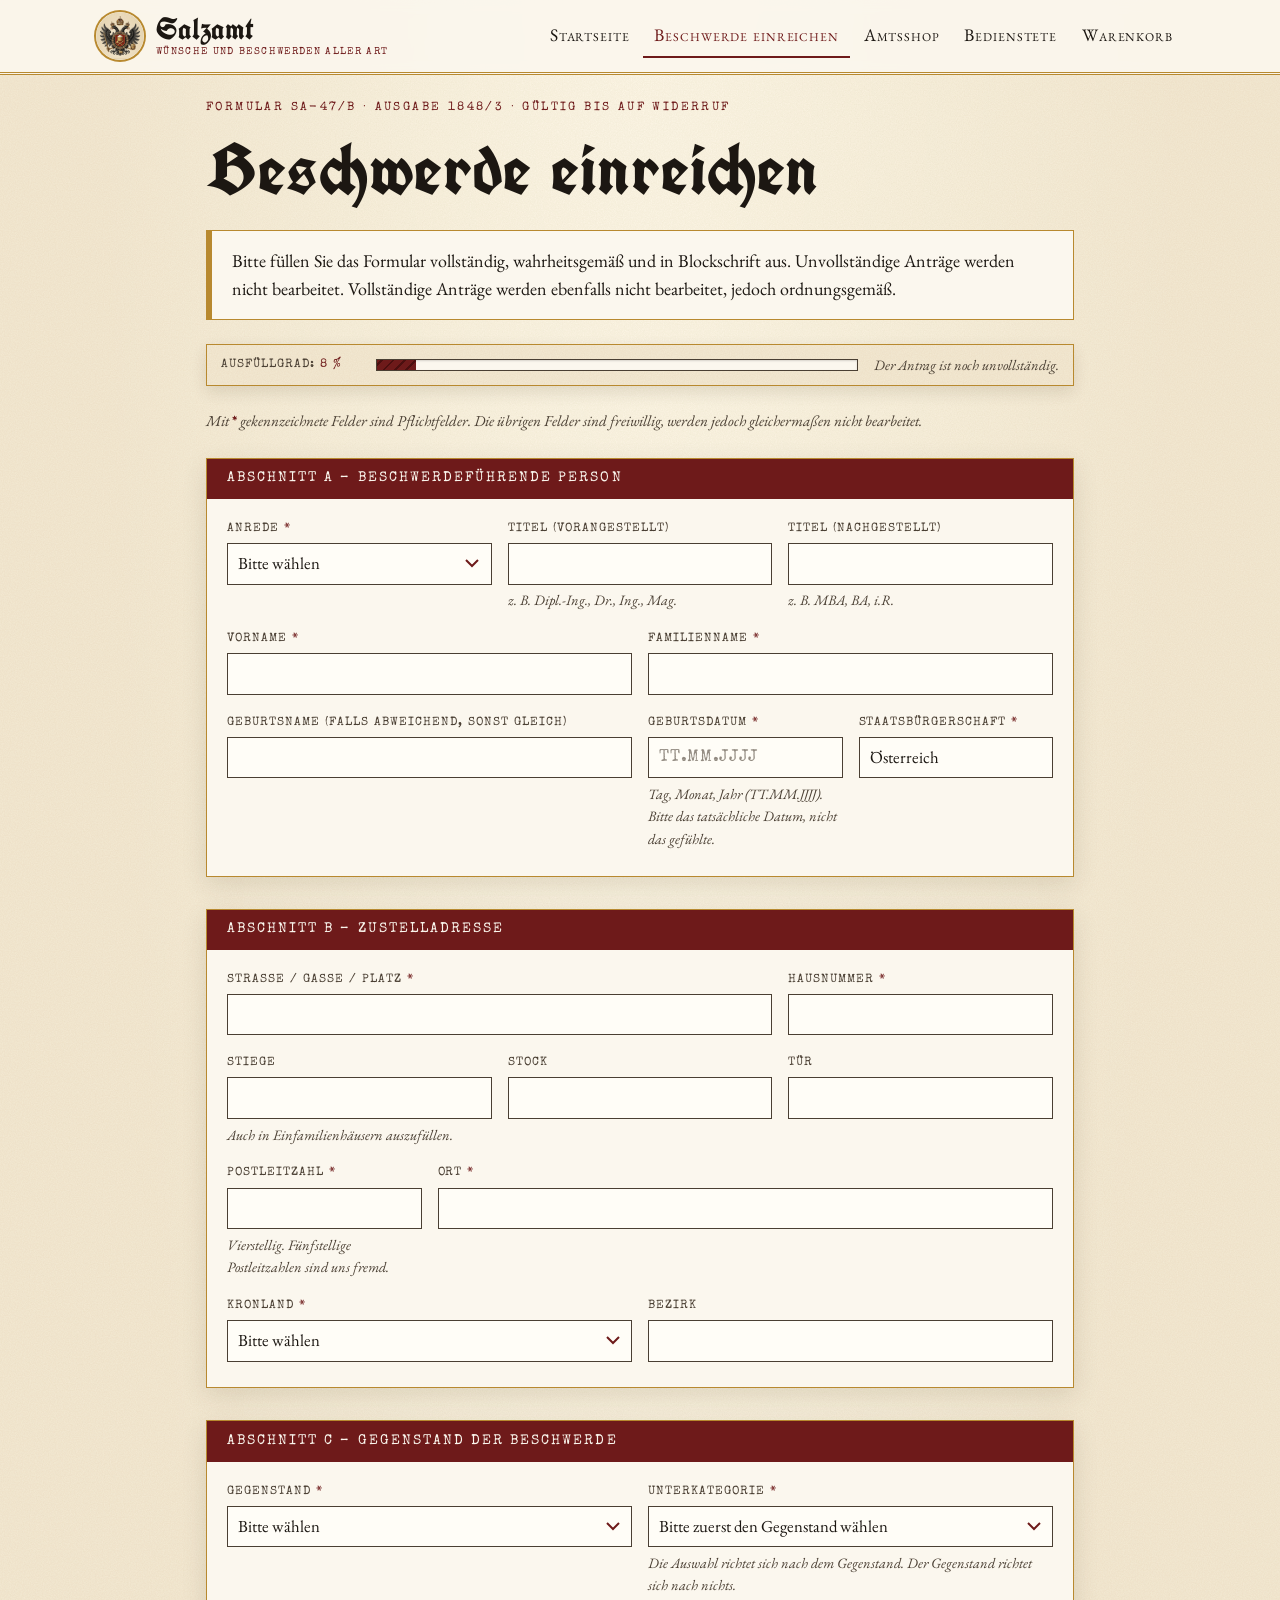
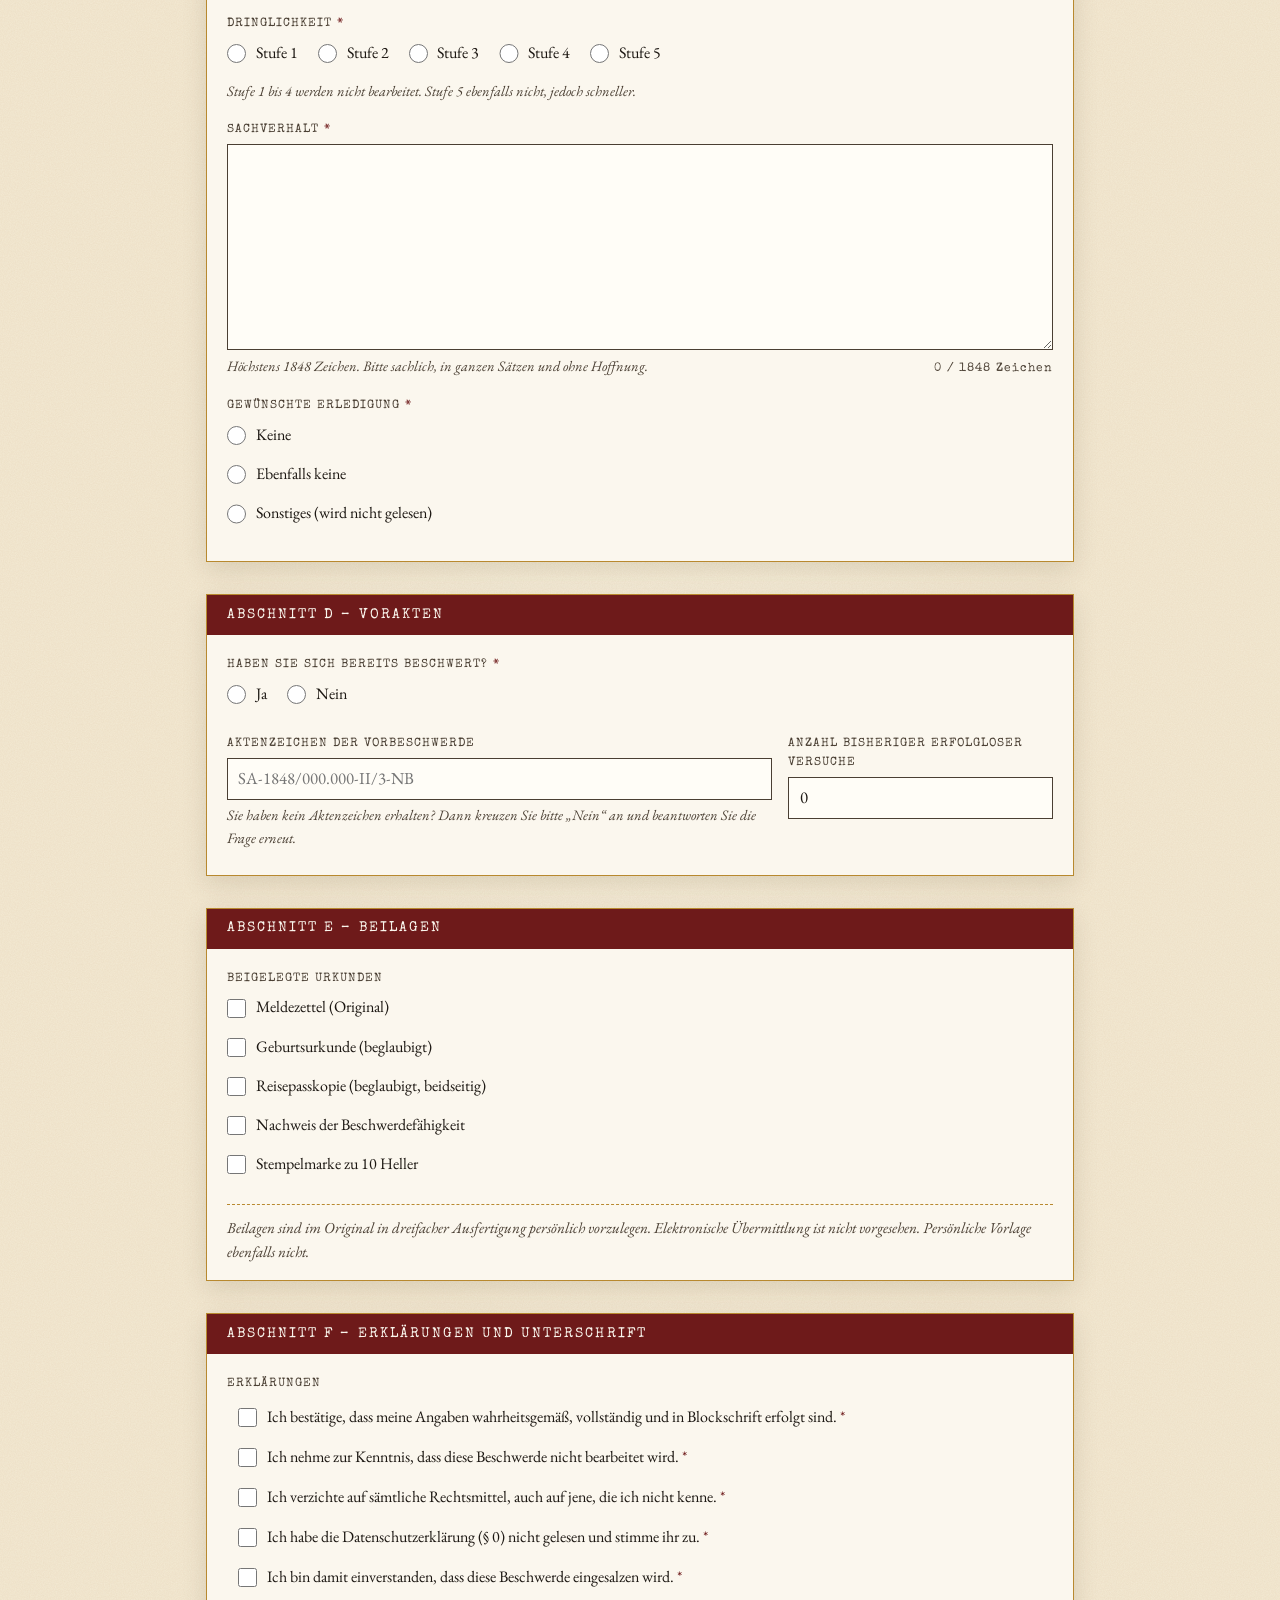
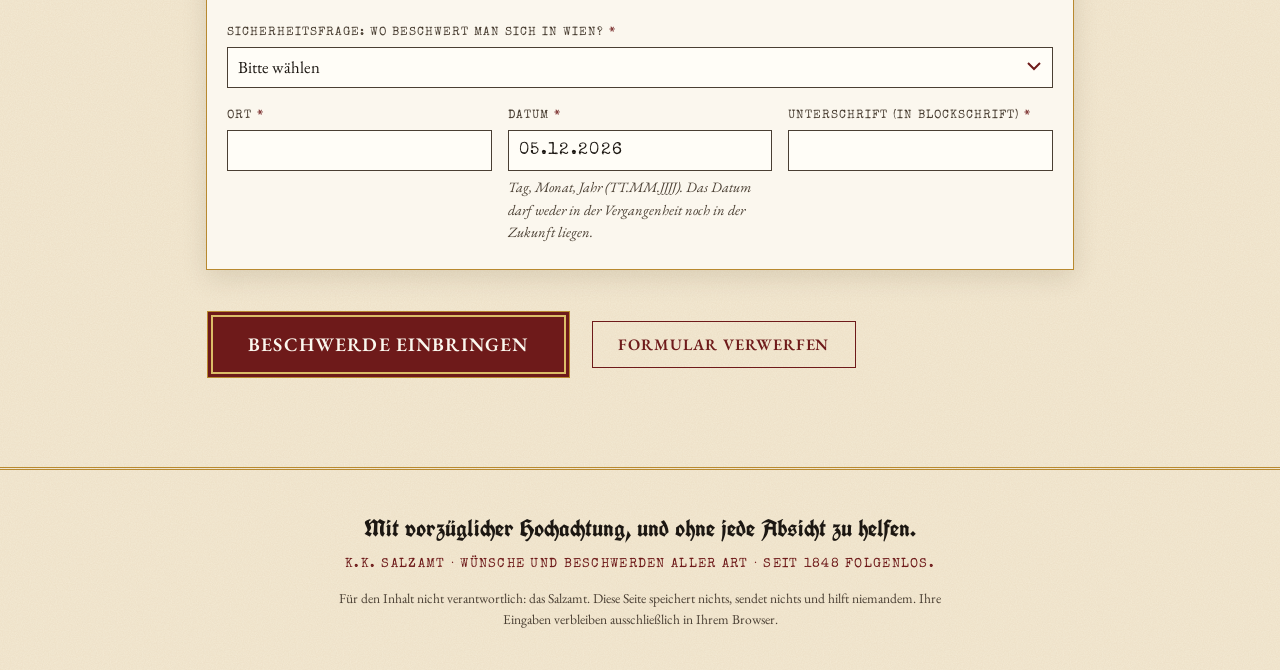
==== commit b0466b6a: "Enter dates as TT.MM.JJJJ instead of locale-dependent date pickers The two date fields of Formular S" ====
--- a/beschwerde.html
+++ b/beschwerde.html
@@ -203,12 +203,17 @@
                     <input
                       id="birth-date"
                       name="birth-date"
-                      type="date"
+                      type="text"
+                      class="complaint-date"
+                      inputmode="numeric"
+                      placeholder="TT.MM.JJJJ"
+                      maxlength="10"
                       required
                       aria-describedby="birth-date-hint"
                     />
                     <span class="field__hint" id="birth-date-hint"
-                      >Bitte das tatsächliche Datum, nicht das gefühlte.</span
+                      >Tag, Monat, Jahr (TT.MM.JJJJ). Bitte das tatsächliche
+                      Datum, nicht das gefühlte.</span
                     >
                   </div>
                   <div
@@ -747,13 +752,17 @@
                     <input
                       id="date"
                       name="date"
-                      type="date"
+                      type="text"
+                      class="complaint-date"
+                      inputmode="numeric"
+                      placeholder="TT.MM.JJJJ"
+                      maxlength="10"
                       required
                       aria-describedby="date-hint"
                     />
                     <span class="field__hint" id="date-hint"
-                      >Das Datum darf weder in der Vergangenheit noch in der
-                      Zukunft liegen.</span
+                      >Tag, Monat, Jahr (TT.MM.JJJJ). Das Datum darf weder in
+                      der Vergangenheit noch in der Zukunft liegen.</span
                     >
                   </div>
                   <div class="field field--required complaint-col-4">
--- a/assets/complaint.css
+++ b/assets/complaint.css
@@ -258,6 +258,18 @@
 .complaint-signature::placeholder {
   text-transform: none;
   letter-spacing: 0;
+}
+
+/* dates are typed as TT.MM.JJJJ in typewriter figures */
+.complaint-date {
+  font-family: var(--font-type) !important;
+  letter-spacing: 0.08em;
+}
+
+.complaint-date::placeholder {
+  letter-spacing: 0.04em;
+  color: var(--ink-2);
+  opacity: 0.6;
 }
 
 .complaint-note {
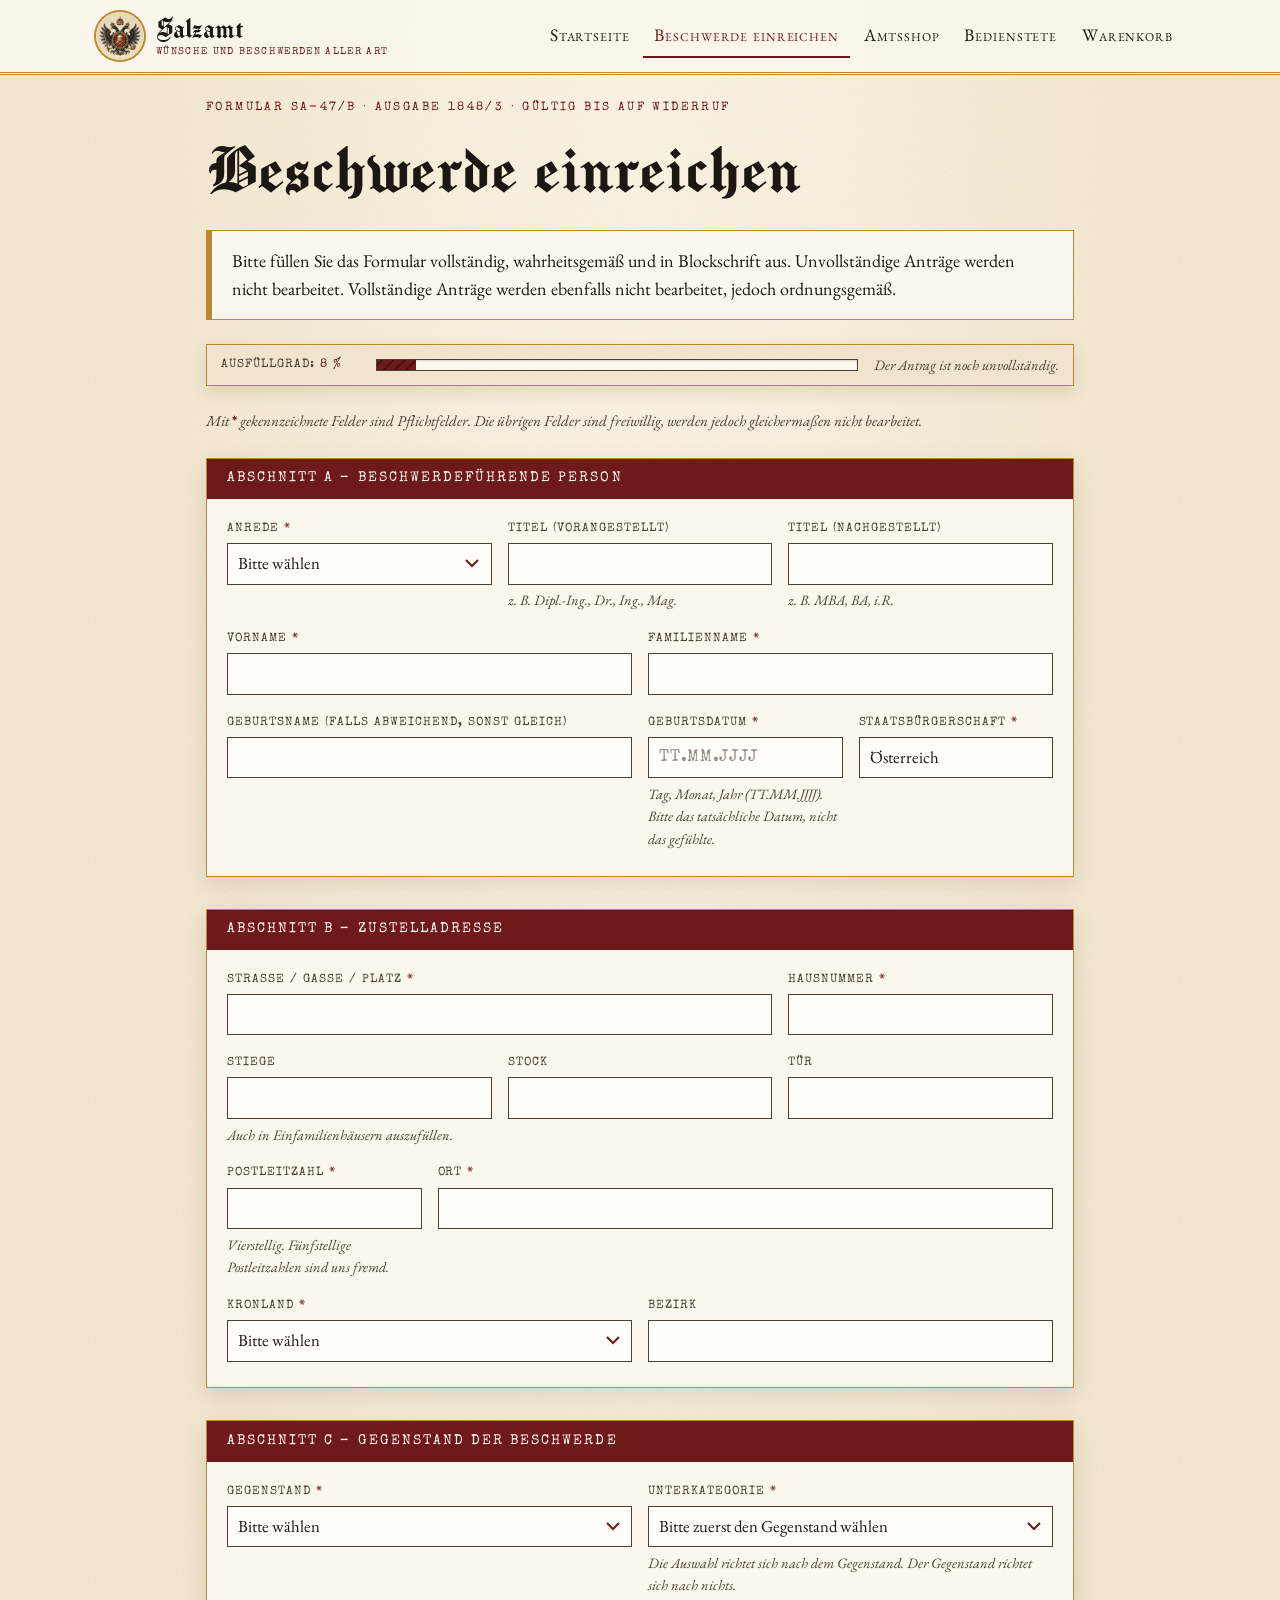
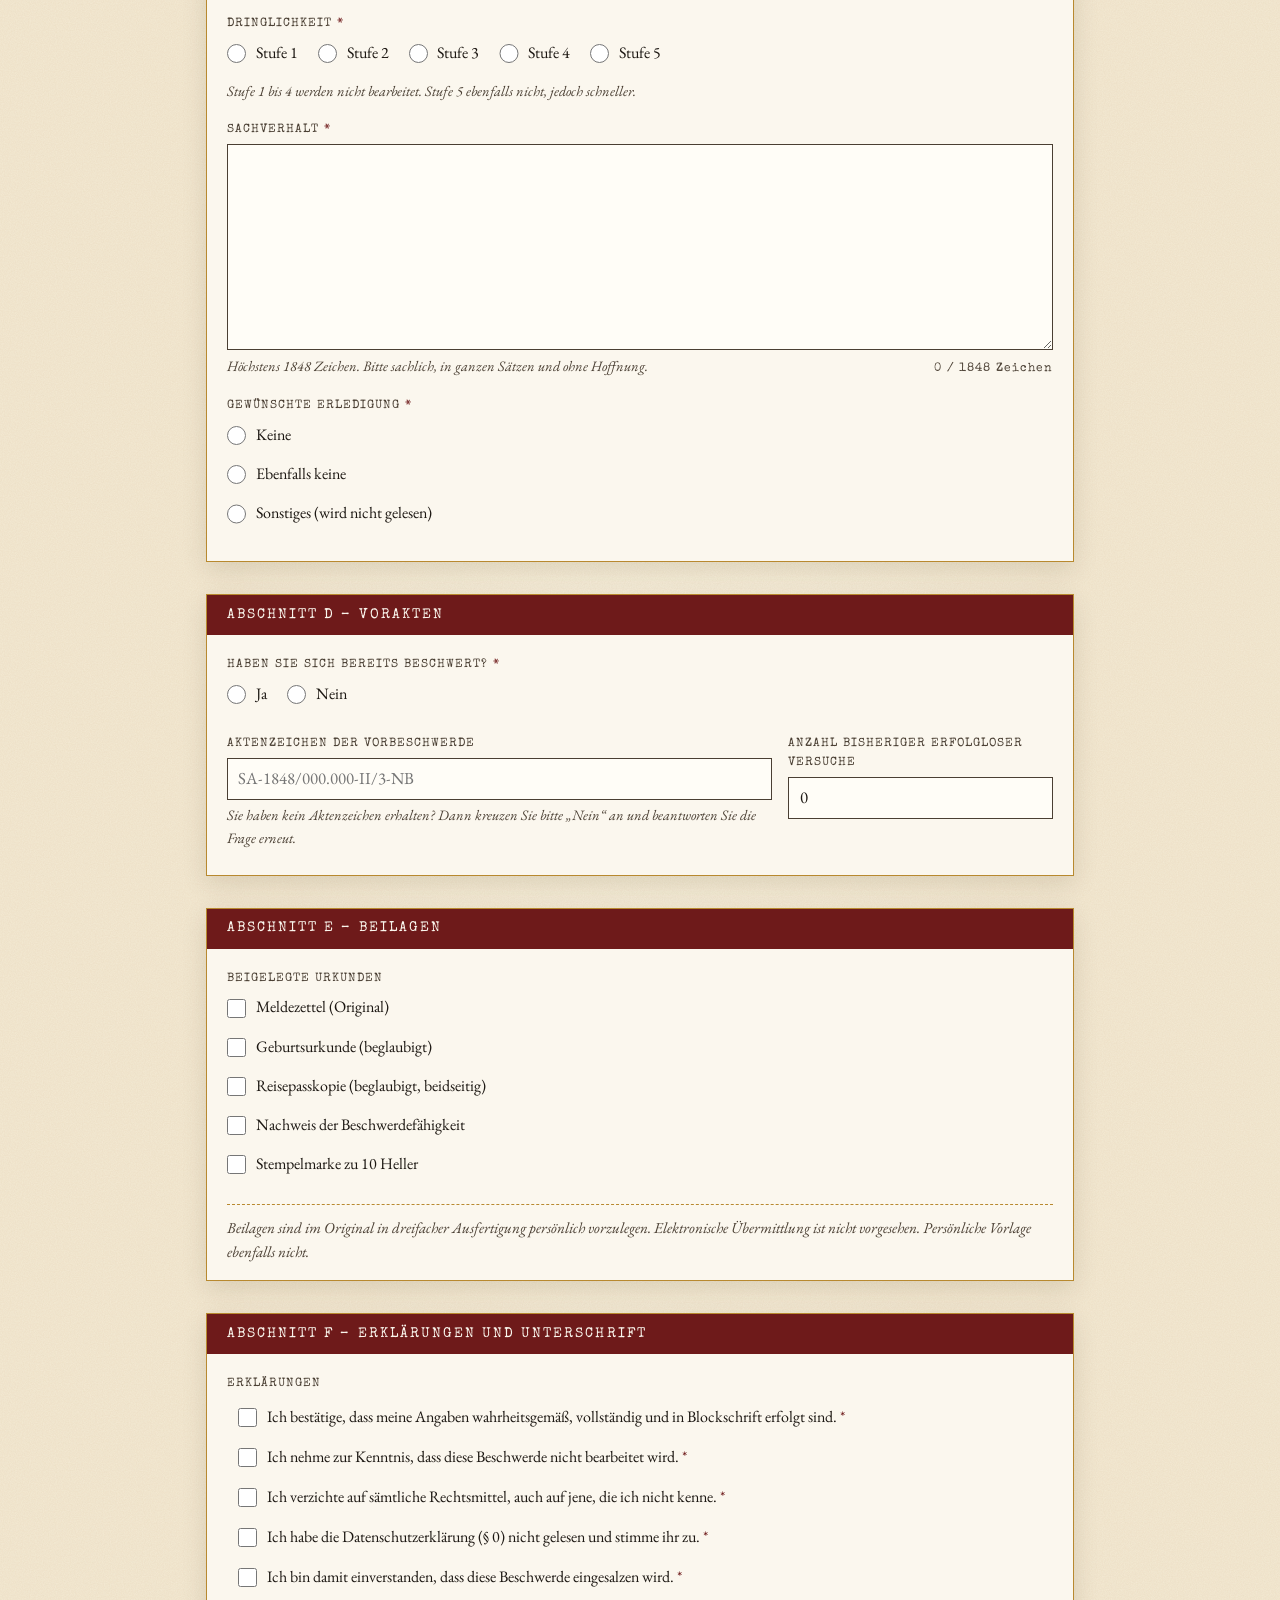
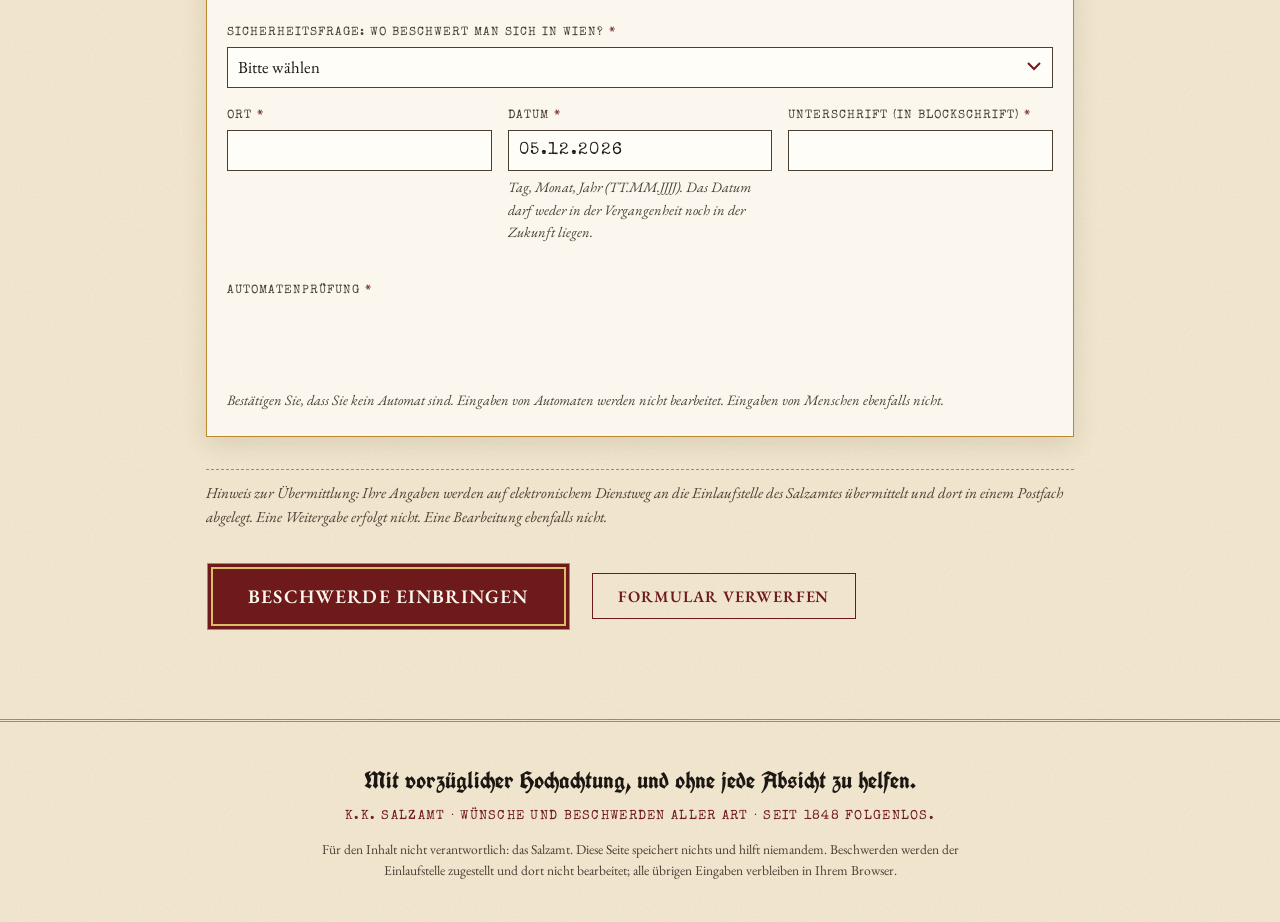
==== commit 4236fe12: "WP2: deliver complaints to the Einlaufstelle via Web3Forms The complaint form now posts each valid c" ====
--- a/beschwerde.html
+++ b/beschwerde.html
@@ -102,12 +102,18 @@
             >
           </div>
 
+          <!-- Complaints are delivered to the Einlaufstelle mailbox through
+               Web3Forms (see README, "Einlaufstelle"). data-access-key holds
+               the public Web3Forms access key; while it is empty, nothing is
+               sent and the form only plays its part. -->
           <form
             id="complaint-form"
             class="complaint-form"
             novalidate
             autocomplete="off"
             aria-describedby="complaint-required-note"
+            data-endpoint="https://api.web3forms.com/submit"
+            data-access-key=""
           >
             <p class="complaint-required-note" id="complaint-required-note">
               Mit <span class="complaint-required-mark">*</span> gekennzeichnete
@@ -780,8 +786,52 @@
                     />
                   </div>
                 </div>
+
+                <div
+                  class="field field--required complaint-captcha"
+                  id="complaint-captcha"
+                  data-error-label="Automatenprüfung"
+                >
+                  <span class="field__label" id="complaint-captcha-label"
+                    >Automatenprüfung</span
+                  >
+                  <div
+                    class="h-captcha"
+                    data-captcha="true"
+                    data-theme="light"
+                    data-callback="salzamtCaptchaVerified"
+                    data-expired-callback="salzamtCaptchaExpired"
+                    aria-labelledby="complaint-captcha-label"
+                    aria-describedby="complaint-captcha-hint"
+                  ></div>
+                  <span class="field__hint" id="complaint-captcha-hint"
+                    >Bestätigen Sie, dass Sie kein Automat sind. Eingaben von
+                    Automaten werden nicht bearbeitet. Eingaben von Menschen
+                    ebenfalls nicht.</span
+                  >
+                </div>
               </div>
             </fieldset>
+
+            <!-- Honeypot: invisible to people, irresistible to bots.
+                 Web3Forms discards submissions where it is checked. -->
+            <div class="complaint-honeypot" aria-hidden="true">
+              <label for="botcheck">Nicht ausfüllen</label>
+              <input
+                id="botcheck"
+                name="botcheck"
+                type="checkbox"
+                tabindex="-1"
+                autocomplete="off"
+              />
+            </div>
+
+            <p class="complaint-note">
+              Hinweis zur Übermittlung: Ihre Angaben werden auf elektronischem
+              Dienstweg an die Einlaufstelle des Salzamtes übermittelt und dort
+              in einem Postfach abgelegt. Eine Weitergabe erfolgt nicht. Eine
+              Bearbeitung ebenfalls nicht.
+            </p>
 
             <div class="form-actions">
               <button class="btn btn--lg" type="submit">
@@ -809,6 +859,25 @@
             <p class="complaint-errors__foot">
               <span data-error-count>Mängel gesamt: 0.</span> Der Antrag gilt
               bis zur Behebung als nicht eingebracht.
+            </p>
+          </div>
+
+          <div
+            id="complaint-delivery-error"
+            class="notice notice--error complaint-errors"
+            role="alert"
+            tabindex="-1"
+            hidden
+          >
+            <p class="notice__title">Postlauf gestört</p>
+            <p>
+              Ihre Beschwerde konnte der Einlaufstelle nicht zugestellt werden.
+              Der Amtsbote ist unterwegs verloren gegangen. Ihre Angaben bleiben
+              im Formular erhalten; bitte bringen Sie die Beschwerde erneut ein.
+            </p>
+            <p class="complaint-errors__foot">
+              <span data-delivery-detail></span> Der Antrag gilt bis zur
+              erfolgreichen Zustellung als nicht eingebracht.
             </p>
           </div>
 
@@ -1049,13 +1118,16 @@
         </p>
         <p class="site-footer__small">
           Für den Inhalt nicht verantwortlich: das Salzamt. Diese Seite
-          speichert nichts, sendet nichts und hilft niemandem. Ihre Eingaben
-          verbleiben ausschließlich in Ihrem Browser.
+          speichert nichts und hilft niemandem. Beschwerden werden der
+          Einlaufstelle zugestellt und dort nicht bearbeitet; alle übrigen
+          Eingaben verbleiben in Ihrem Browser.
         </p>
       </div>
     </footer>
 
     <script src="assets/site.js"></script>
     <script src="assets/complaint.js"></script>
+    <!-- Web3Forms client: renders the hCaptcha widget above. -->
+    <script src="https://web3forms.com/client/script.js" async defer></script>
   </body>
 </html>
--- a/assets/style.css
+++ b/assets/style.css
@@ -14,6 +14,14 @@
   font-weight: 700;
   font-display: swap;
   src: url("fonts/unifrakturcook-latin-700-normal.woff2") format("woff2");
+}
+
+@font-face {
+  font-family: "Manufacturing Consent";
+  font-style: normal;
+  font-weight: 400;
+  font-display: swap;
+  src: url("fonts/manufacturing-consent-latin-400-normal.woff2") format("woff2");
 }
 
 @font-face {
@@ -84,6 +92,8 @@
   --gold: #b8892f;
   --gold-2: #dcbd68;
   --font-display: "UnifrakturCook", "Old English Text MT", serif;
+  --font-wordmark:
+    "Manufacturing Consent", "UnifrakturCook", "Old English Text MT", serif;
   --font-body: "EB Garamond", Garamond, "Times New Roman", serif;
   --font-type: "Special Elite", "Courier New", Courier, monospace;
   --container: 1120px;
@@ -149,11 +159,13 @@
   outline-offset: 2px;
 }
 
+/* All headings in the heavy blackletter (Manufacturing Consent has one weight
+   only, so no synthesized bold); UnifrakturCook stays for display accents. */
 h1,
 h2,
 h3 {
-  font-family: var(--font-display);
-  font-weight: 700;
+  font-family: var(--font-wordmark);
+  font-weight: 400;
   line-height: 1.1;
   margin: 0 0 0.5em;
   color: var(--ink);
@@ -305,6 +317,12 @@
 
 .display {
   font-family: var(--font-display);
+}
+
+/* The word "Salzamt" as name, logo and headline: the heavy blackletter. */
+.wordmark {
+  font-family: var(--font-wordmark);
+  font-weight: 400;
 }
 
 .ornament-rule {
@@ -480,7 +498,8 @@
 }
 
 .card__title {
-  font-family: var(--font-display);
+  font-family: var(--font-wordmark);
+  font-weight: 400;
   font-size: 1.5rem;
   margin: 0;
 }
@@ -941,7 +960,8 @@
 }
 
 .dialog__title {
-  font-family: var(--font-display);
+  font-family: var(--font-wordmark);
+  font-weight: 400;
   font-size: 1.8rem;
   margin: 0 0 1rem;
 }
@@ -1003,7 +1023,7 @@
 }
 
 .brand__wordmark {
-  font-family: var(--font-display);
+  font-family: var(--font-wordmark);
   font-size: 1.9rem;
 }
 
--- a/assets/complaint.css
+++ b/assets/complaint.css
@@ -284,6 +284,37 @@
 .complaint-form .form-actions {
   justify-content: flex-start;
   padding: 0.5rem 0 0;
+}
+
+/* --------------------------------------------------------------------------
+   Automatenprüfung (hCaptcha) and honeypot
+   -------------------------------------------------------------------------- */
+
+.complaint-captcha {
+  margin-top: 1.25rem;
+}
+
+.complaint-captcha .h-captcha {
+  min-height: 78px;
+  margin: 0.25rem 0 0.35rem;
+}
+
+.complaint-captcha.field--error .h-captcha {
+  outline: 2px solid var(--burgundy);
+  outline-offset: 4px;
+  width: max-content;
+  max-width: 100%;
+}
+
+/* Off-screen rather than display:none, so the field still "exists" for the
+   bots that look for it, while people and screen readers never meet it. */
+.complaint-honeypot {
+  position: absolute;
+  left: -10000px;
+  top: auto;
+  width: 1px;
+  height: 1px;
+  overflow: hidden;
 }
 
 /* --------------------------------------------------------------------------
